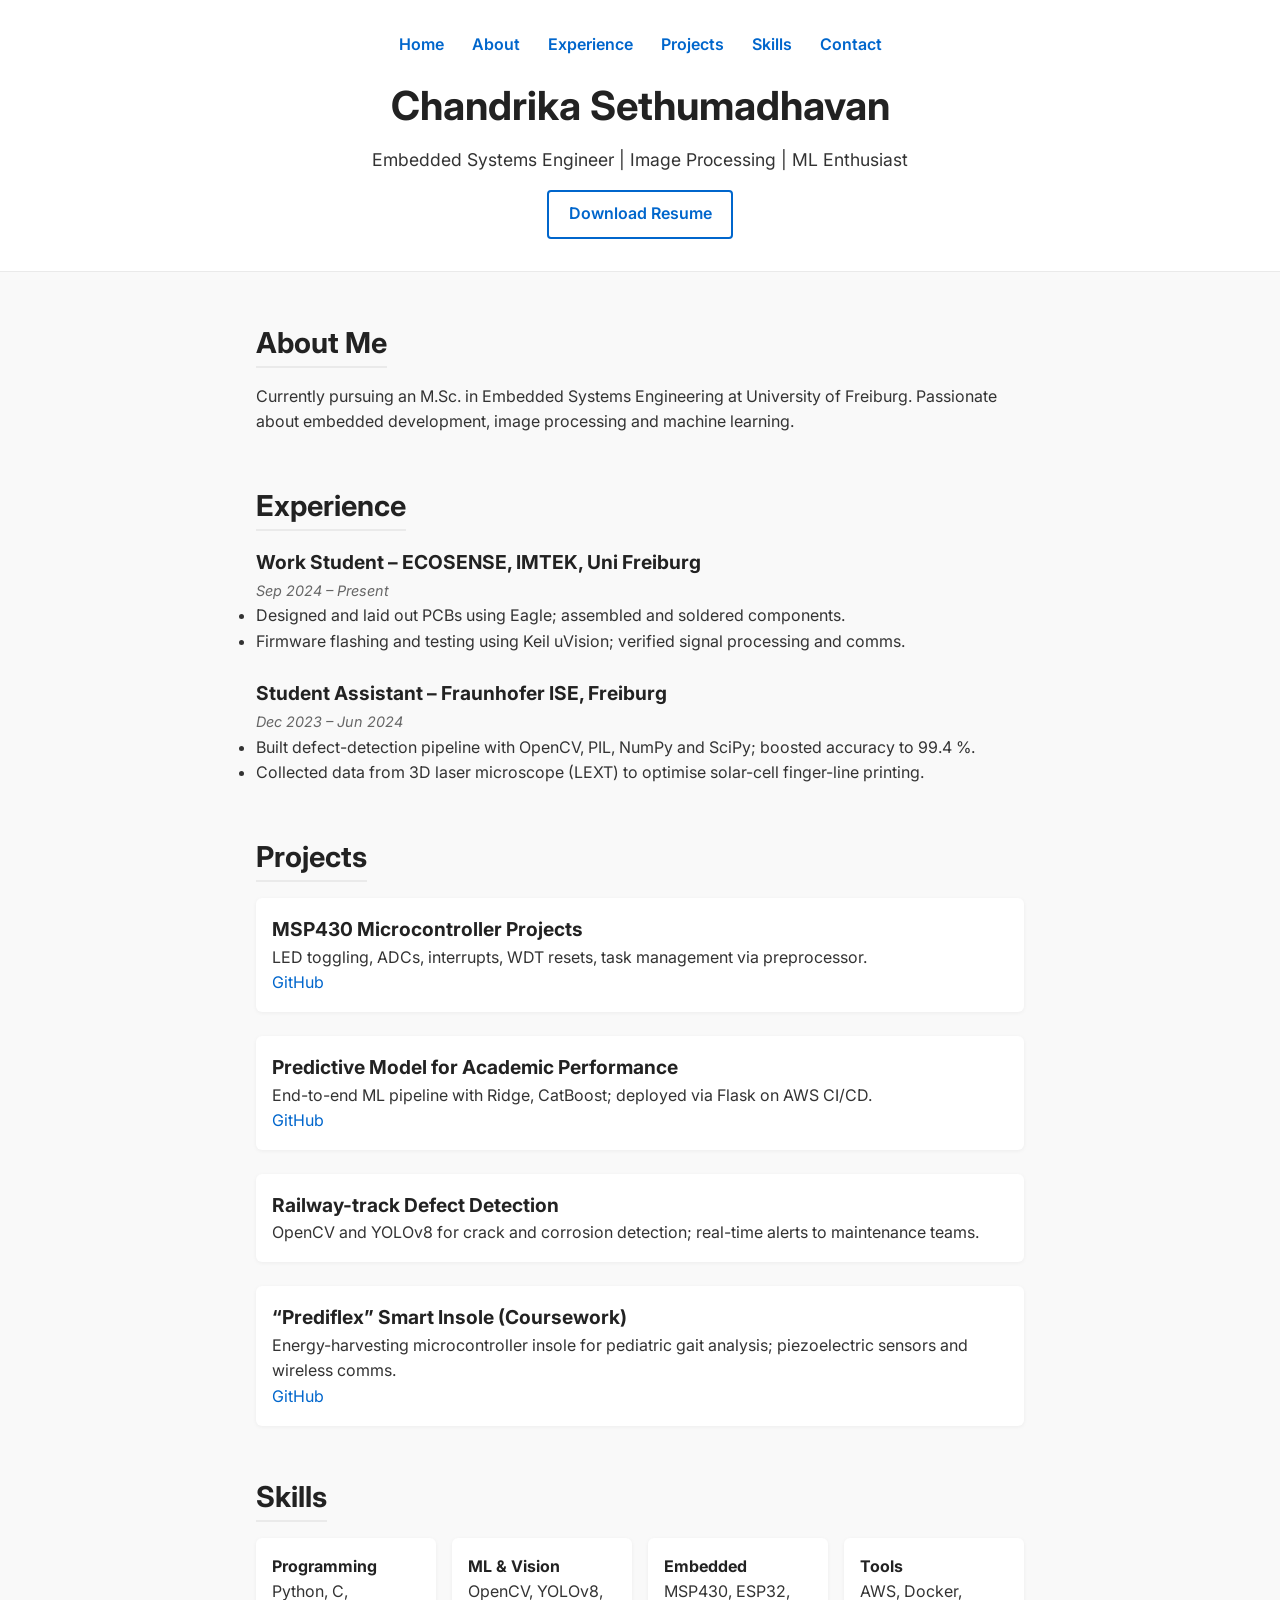
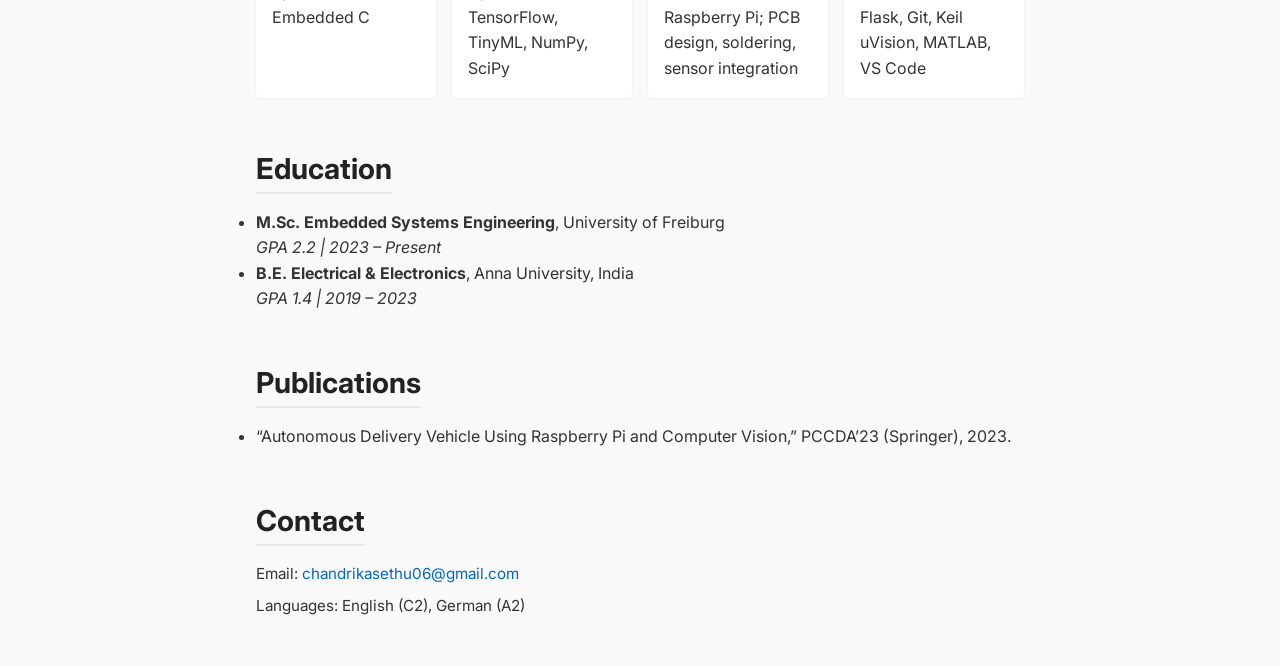
==== index.html @ e9906d59 "initial test" ====
<!DOCTYPE html>
<html lang="en">
<head>
  <meta charset="UTF-8">
  <meta name="viewport" content="width=device-width, initial-scale=1">
  <title>Chandrika Sethumadhavan</title>
  <link href="https://fonts.googleapis.com/css2?family=Inter:wght@400;600&display=swap" rel="stylesheet">
  <link rel="stylesheet" href="css/style.css">
</head>
<body>

  <header id="home">
    <nav>
      <a href="#home">Home</a>
      <a href="#about">About</a>
      <a href="#experience">Experience</a>
      <a href="#projects">Projects</a>
      <a href="#skills">Skills</a>
      <a href="#contact">Contact</a>
    </nav>
    <div class="hero">
      <h1>Chandrika Sethumadhavan</h1>
      <p>Embedded Systems Engineer | Image Processing | ML Enthusiast</p>
      <a class="cta" href="resume.pdf" target="_blank">Download Resume</a>
    </div>
  </header>

  <main>
    <section id="about">
      <h2>About Me</h2>
      <p>Currently pursuing an M.Sc. in Embedded Systems Engineering at University of Freiburg. Passionate about embedded development, image processing and machine learning.</p>
    </section>

    <section id="experience">
      <h2>Experience</h2>

      <div class="job">
        <h3>Work Student – ECOSENSE, IMTEK, Uni Freiburg</h3>
        <span>Sep 2024 – Present</span>
        <ul>
          <li>Designed and laid out PCBs using Eagle; assembled and soldered components.</li>
          <li>Firmware flashing and testing using Keil uVision; verified signal processing and comms.</li>
        </ul>
      </div>

      <div class="job">
        <h3>Student Assistant – Fraunhofer ISE, Freiburg</h3>
        <span>Dec 2023 – Jun 2024</span>
        <ul>
          <li>Built defect-detection pipeline with OpenCV, PIL, NumPy and SciPy; boosted accuracy to 99.4 %.</li>
          <li>Collected data from 3D laser microscope (LEXT) to optimise solar-cell finger-line printing.</li>
        </ul>
      </div>
    </section>

    <section id="projects">
      <h2>Projects</h2>
      <ul class="projects-list">
        <li>
          <h4>MSP430 Microcontroller Projects</h4>
          <p>LED toggling, ADCs, interrupts, WDT resets, task management via preprocessor.</p>
          <a href="https://github.com/ChandrikaSethumadhavan/MSP430-Microcontroller-projects.git" target="_blank">GitHub</a>
        </li>
        <li>
          <h4>Predictive Model for Academic Performance</h4>
          <p>End-to-end ML pipeline with Ridge, CatBoost; deployed via Flask on AWS CI/CD.</p>
          <a href="https://github.com/ChandrikaSethumadhavan/mlp" target="_blank">GitHub</a>
        </li>
        <li>
          <h4>Railway-track Defect Detection</h4>
          <p>OpenCV and YOLOv8 for crack and corrosion detection; real-time alerts to maintenance teams.</p>
        </li>
        <li>
          <h4>“Prediflex” Smart Insole (Coursework)</h4>
          <p>Energy-harvesting microcontroller insole for pediatric gait analysis; piezoelectric sensors and wireless comms.</p>
          <a href="https://github.com/ChandrikaSethumadhavan/Microsystems_Design_Prediflex" target="_blank">GitHub</a>
        </li>
      </ul>
    </section>

    <section id="skills">
      <h2>Skills</h2>
      <div class="skills-grid">
        <div>
          <h4>Programming</h4>
          <p>Python, C, Embedded C</p>
        </div>
        <div>
          <h4>ML & Vision</h4>
          <p>OpenCV, YOLOv8, TensorFlow, TinyML, NumPy, SciPy</p>
        </div>
        <div>
          <h4>Embedded</h4>
          <p>MSP430, ESP32, Raspberry Pi; PCB design, soldering, sensor integration</p>
        </div>
        <div>
          <h4>Tools</h4>
          <p>AWS, Docker, Flask, Git, Keil uVision, MATLAB, VS Code</p>
        </div>
      </div>
    </section>

    <section id="education">
      <h2>Education</h2>
      <ul>
        <li>
          <strong>M.Sc. Embedded Systems Engineering</strong>, University of Freiburg<br>
          <em>GPA 2.2 | 2023 – Present</em>
        </li>
        <li>
          <strong>B.E. Electrical & Electronics</strong>, Anna University, India<br>
          <em>GPA 1.4 | 2019 – 2023</em>
        </li>
      </ul>
    </section>

    <section id="publications">
      <h2>Publications</h2>
      <ul>
        <li>
          “Autonomous Delivery Vehicle Using Raspberry Pi and Computer Vision,” 
          PCCDA’23 (Springer), 2023.
        </li>
      </ul>
    </section>

    <section id="contact">
      <h2>Contact</h2>
      <p>Email: <a href="mailto:chandrikasethu06@gmail.com">chandrikasethu06@gmail.com</a></p>
      <p>Languages: English (C2), German (A2)</p>
    </section>
  </main>

  <script src="js/main.js"></script>
</body>
</html>
---- css/style.css ----
/* Reset & base */
* { margin: 0; padding: 0; box-sizing: border-box; }
body {
  font-family: 'Inter', sans-serif;
  line-height: 1.6;
  color: #333;
  background: #f9f9f9;
}
a { color: #0066cc; text-decoration: none; }
h1, h2, h3, h4 { color: #222; }

/* Header & hero */
header {
  text-align: center;
  padding: 2rem 1rem;
  background: #fff;
  border-bottom: 1px solid #eaeaea;
}
nav a {
  margin: 0 .75rem;
  font-weight: 600;
}
.hero {
  margin-top: 1rem;
}
.hero h1 { font-size: 2.5rem; }
.hero p { margin: .5rem 0 1rem; font-size: 1.1rem; }
.cta {
  display: inline-block;
  padding: .6rem 1.2rem;
  border: 2px solid #0066cc;
  border-radius: 4px;
  font-weight: 600;
}

/* Sections */
section {
  max-width: 800px;
  margin: 3rem auto;
  padding: 0 1rem;
}
section h2 {
  margin-bottom: 1rem;
  font-size: 1.8rem;
  border-bottom: 2px solid #eaeaea;
  display: inline-block;
}

/* Experience & projects */
.job, .projects-list li {
  margin-bottom: 1.5rem;
}
.job h3, .projects-list h4 {
  font-size: 1.2rem;
}
.job span {
  font-style: italic;
  font-size: .9rem;
  color: #666;
}

/* Projects list */
.projects-list {
  list-style: none;
}
.projects-list li {
  background: #fff;
  padding: 1rem;
  border-radius: 6px;
  box-shadow: 0 1px 4px rgba(0,0,0,0.05);
}

/* Skills grid */
.skills-grid {
  display: grid;
  grid-template-columns: repeat(auto-fit, minmax(180px, 1fr));
  gap: 1rem;
}
.skills-grid div {
  background: #fff;
  padding: 1rem;
  border-radius: 6px;
  box-shadow: 0 1px 4px rgba(0,0,0,0.05);
}

/* Footer/Contact */
#contact p { margin-bottom: .5rem; font-size: .95rem; }
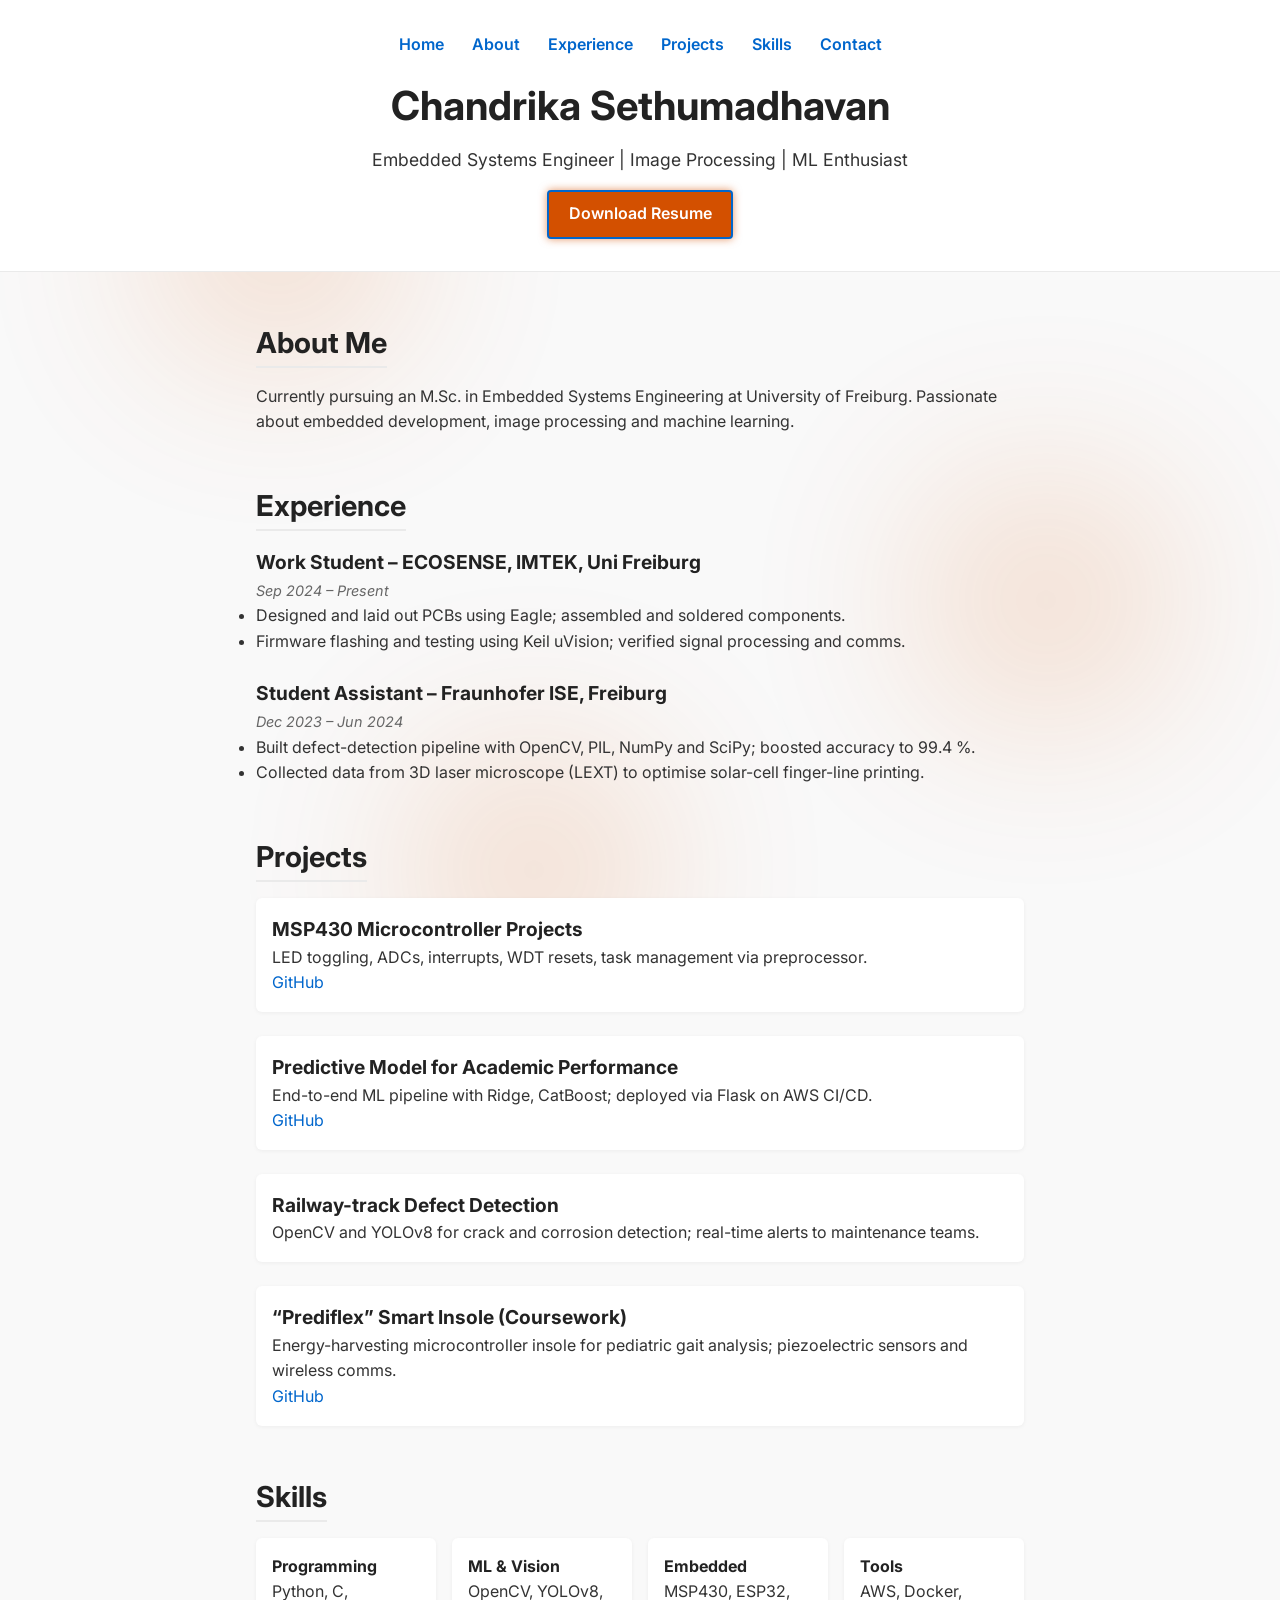
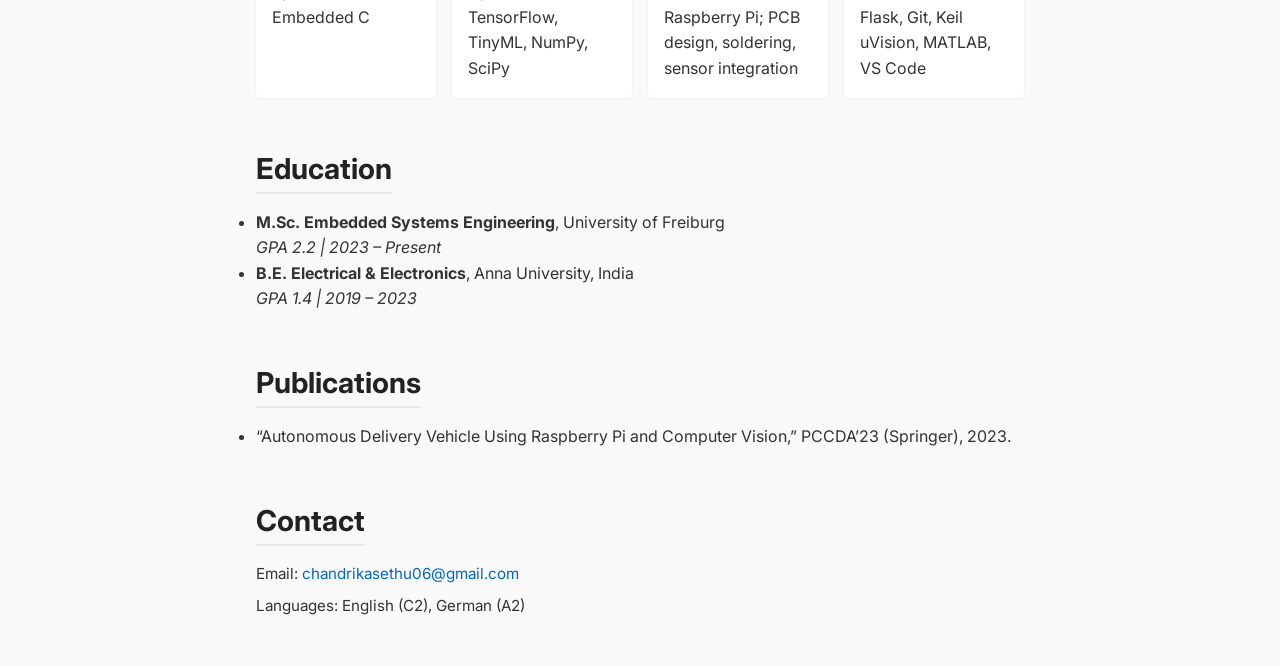
==== commit d3125aad: "update 2" ====
--- a/index.html
+++ b/index.html
@@ -9,6 +9,11 @@
 </head>
 <body>
 
+<div class="animated-blobs">
+  <div class="blob blob1"></div>
+  <div class="blob blob2"></div>
+  <div class="blob blob3"></div>
+</div>
   <header id="home">
     <nav>
       <a href="#home">Home</a>
--- a/css/style.css
+++ b/css/style.css
@@ -1,4 +1,66 @@
 /* Reset & base */
+:root {
+  --bg: #FDF1C9;
+  --accent: #D35000;
+  --text: #222;
+  --card-bg: #fff;
+}
+
+body {
+  background: var(--bg);
+  color: var(--text);
+}
+
+/* Accent buttons and links */
+/* a, .cta {
+  color: var(--accent);
+  border-color: var(--accent);
+} */
+
+
+.cta {
+  color: #fff;
+  background-color: var(--accent);
+  border: none;
+  padding: .6rem 1.2rem;
+  border-radius: 8px;
+  font-weight: 600;
+  box-shadow: 0 0 8px rgba(211,80,0,0.6);
+  transition: background 0.3s ease;
+}
+.cta:hover {
+  background: #b34100;
+}
+
+
+/* Bubble animation background
+body::before {
+  content: '';
+  position: fixed;
+  top: 0; left: 0;
+  width: 100%; height: 100%;
+  z-index: -1;
+  background: radial-gradient(circle, rgba(211,80,0,0.2) 2%, transparent 40%) repeat;
+  background-size: 200px 200px;
+  animation: bubbleMove 20s linear infinite;
+  opacity: 0.5;
+} */
+
+/* @keyframes bubbleMove {
+  from {
+    background-position: 0 0;
+  }
+  to {
+    background-position: 1000px 1000px;
+  }
+}
+ */
+
+
+
+
+
+
 * { margin: 0; padding: 0; box-sizing: border-box; }
 body {
   font-family: 'Inter', sans-serif;
@@ -85,3 +147,44 @@
 
 /* Footer/Contact */
 #contact p { margin-bottom: .5rem; font-size: .95rem; }
+
+.animated-blobs {
+  position: absolute;
+  top: 0; left: 0;
+  width: 100%;
+  height: 100vh;
+  overflow: hidden;
+  z-index: -1;
+}
+
+.blob {
+  position: absolute;
+  width: 300px;
+  height: 300px;
+  border-radius: 50%;
+  background: radial-gradient(circle, #D35000 0%, transparent 70%);
+  opacity: 0.4;
+  filter: blur(100px);
+  animation: float 20s ease-in-out infinite;
+}
+
+.blob1 { top: 10%; left: 10%; animation-delay: 0s; }
+.blob2 { top: 50%; left: 70%; animation-delay: 5s; }
+.blob3 { top: 80%; left: 30%; animation-delay: 10s; }
+
+@keyframes float {
+  0%, 100% { transform: translateY(0) translateX(0); }
+  50% { transform: translateY(-50px) translateX(50px); }
+}
+
+.hero h1, .hero p {
+  animation: fadeUp 1s ease-in forwards;
+  opacity: 0;
+}
+.hero h1 { animation-delay: 0.2s; }
+.hero p  { animation-delay: 0.6s; }
+
+@keyframes fadeUp {
+  from { transform: translateY(20px); opacity: 0; }
+  to   { transform: translateY(0); opacity: 1; }
+}
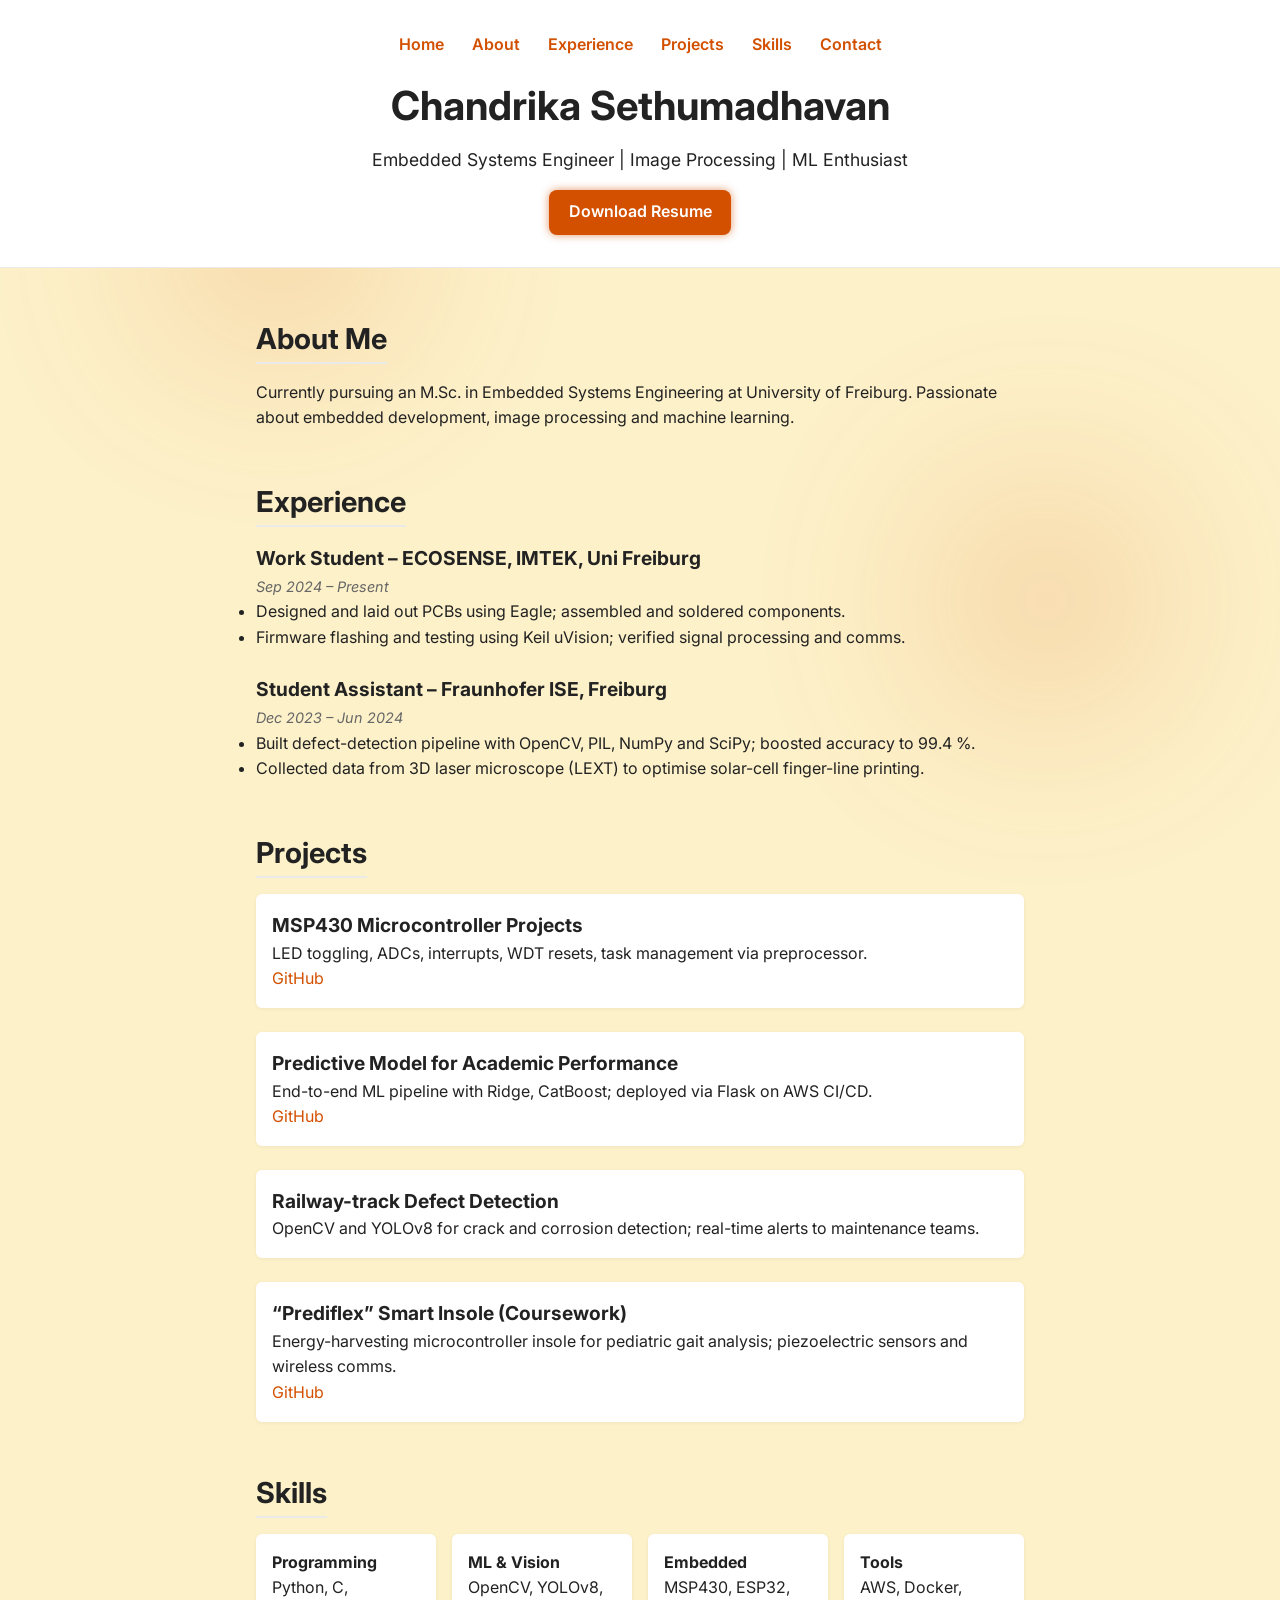
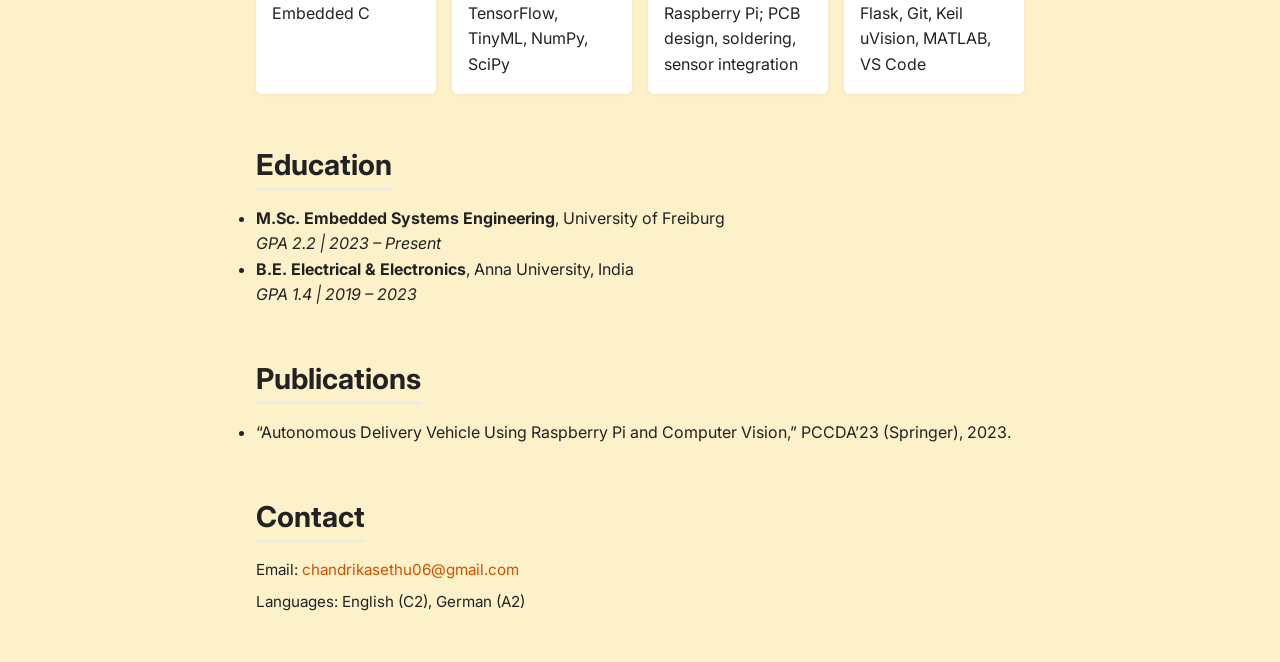
==== commit f1164f24: "update 4" ====
--- a/index.html
+++ b/index.html
@@ -12,7 +12,7 @@
 <div class="animated-blobs">
   <div class="blob blob1"></div>
   <div class="blob blob2"></div>
-  <div class="blob blob3"></div>
+  
 </div>
   <header id="home">
     <nav>
--- a/css/style.css
+++ b/css/style.css
@@ -1,4 +1,4 @@
-/* Reset & base */
+/* === Base Color Variables === */
 :root {
   --bg: #FDF1C9;
   --accent: #D35000;
@@ -6,72 +6,37 @@
   --card-bg: #fff;
 }
 
+/* === Reset & Base === */
+* { margin: 0; padding: 0; box-sizing: border-box; }
+
 body {
+  font-family: 'Inter', sans-serif;
+  line-height: 1.6;
+  color: var(--text);
   background: var(--bg);
-  color: var(--text);
 }
 
-/* Accent buttons and links */
-/* a, .cta {
-  color: var(--accent);
-  border-color: var(--accent);
-} */
+/* === Links & Headings === */
+a { color: var(--accent); text-decoration: none; }
+h1, h2, h3, h4 { color: var(--text); }
 
-
+/* === CTA Button === */
 .cta {
-  color: #fff;
-  background-color: var(--accent);
+  display: inline-block;
+  padding: .6rem 1.2rem;
   border: none;
-  padding: .6rem 1.2rem;
   border-radius: 8px;
   font-weight: 600;
-  box-shadow: 0 0 8px rgba(211,80,0,0.6);
+  background-color: var(--accent);
+  color: #fff;
+  box-shadow: 0 0 8px rgba(211, 80, 0, 0.6);
   transition: background 0.3s ease;
 }
 .cta:hover {
   background: #b34100;
 }
 
-
-/* Bubble animation background
-body::before {
-  content: '';
-  position: fixed;
-  top: 0; left: 0;
-  width: 100%; height: 100%;
-  z-index: -1;
-  background: radial-gradient(circle, rgba(211,80,0,0.2) 2%, transparent 40%) repeat;
-  background-size: 200px 200px;
-  animation: bubbleMove 20s linear infinite;
-  opacity: 0.5;
-} */
-
-/* @keyframes bubbleMove {
-  from {
-    background-position: 0 0;
-  }
-  to {
-    background-position: 1000px 1000px;
-  }
-}
- */
-
-
-
-
-
-
-* { margin: 0; padding: 0; box-sizing: border-box; }
-body {
-  font-family: 'Inter', sans-serif;
-  line-height: 1.6;
-  color: #333;
-  background: #f9f9f9;
-}
-a { color: #0066cc; text-decoration: none; }
-h1, h2, h3, h4 { color: #222; }
-
-/* Header & hero */
+/* === Header & Hero Section === */
 header {
   text-align: center;
   padding: 2rem 1rem;
@@ -85,17 +50,26 @@
 .hero {
   margin-top: 1rem;
 }
-.hero h1 { font-size: 2.5rem; }
-.hero p { margin: .5rem 0 1rem; font-size: 1.1rem; }
-.cta {
-  display: inline-block;
-  padding: .6rem 1.2rem;
-  border: 2px solid #0066cc;
-  border-radius: 4px;
-  font-weight: 600;
+.hero h1 {
+  font-size: 2.5rem;
+  animation: fadeUp 1s ease-in forwards;
+  animation-delay: 0.2s;
+  opacity: 0;
+}
+.hero p {
+  margin: .5rem 0 1rem;
+  font-size: 1.1rem;
+  animation: fadeUp 1s ease-in forwards;
+  animation-delay: 0.6s;
+  opacity: 0;
 }
 
-/* Sections */
+@keyframes fadeUp {
+  from { transform: translateY(20px); opacity: 0; }
+  to   { transform: translateY(0); opacity: 1; }
+}
+
+/* === Sections === */
 section {
   max-width: 800px;
   margin: 3rem auto;
@@ -108,7 +82,7 @@
   display: inline-block;
 }
 
-/* Experience & projects */
+/* === Experience & Projects === */
 .job, .projects-list li {
   margin-bottom: 1.5rem;
 }
@@ -120,34 +94,36 @@
   font-size: .9rem;
   color: #666;
 }
-
-/* Projects list */
 .projects-list {
   list-style: none;
 }
 .projects-list li {
-  background: #fff;
+  background: var(--card-bg);
   padding: 1rem;
   border-radius: 6px;
   box-shadow: 0 1px 4px rgba(0,0,0,0.05);
 }
 
-/* Skills grid */
+/* === Skills Grid === */
 .skills-grid {
   display: grid;
   grid-template-columns: repeat(auto-fit, minmax(180px, 1fr));
   gap: 1rem;
 }
 .skills-grid div {
-  background: #fff;
+  background: var(--card-bg);
   padding: 1rem;
   border-radius: 6px;
   box-shadow: 0 1px 4px rgba(0,0,0,0.05);
 }
 
-/* Footer/Contact */
-#contact p { margin-bottom: .5rem; font-size: .95rem; }
+/* === Contact Section === */
+#contact p {
+  margin-bottom: .5rem;
+  font-size: .95rem;
+}
 
+/* === Glowing Bubbles === */
 .animated-blobs {
   position: absolute;
   top: 0; left: 0;
@@ -156,35 +132,20 @@
   overflow: hidden;
   z-index: -1;
 }
-
 .blob {
   position: absolute;
   width: 300px;
   height: 300px;
   border-radius: 50%;
-  background: radial-gradient(circle, #D35000 0%, transparent 70%);
+  background: radial-gradient(circle, var(--accent) 0%, transparent 70%);
   opacity: 0.4;
   filter: blur(100px);
   animation: float 20s ease-in-out infinite;
 }
-
 .blob1 { top: 10%; left: 10%; animation-delay: 0s; }
 .blob2 { top: 50%; left: 70%; animation-delay: 5s; }
-.blob3 { top: 80%; left: 30%; animation-delay: 10s; }
 
 @keyframes float {
   0%, 100% { transform: translateY(0) translateX(0); }
   50% { transform: translateY(-50px) translateX(50px); }
 }
-
-.hero h1, .hero p {
-  animation: fadeUp 1s ease-in forwards;
-  opacity: 0;
-}
-.hero h1 { animation-delay: 0.2s; }
-.hero p  { animation-delay: 0.6s; }
-
-@keyframes fadeUp {
-  from { transform: translateY(20px); opacity: 0; }
-  to   { transform: translateY(0); opacity: 1; }
-}
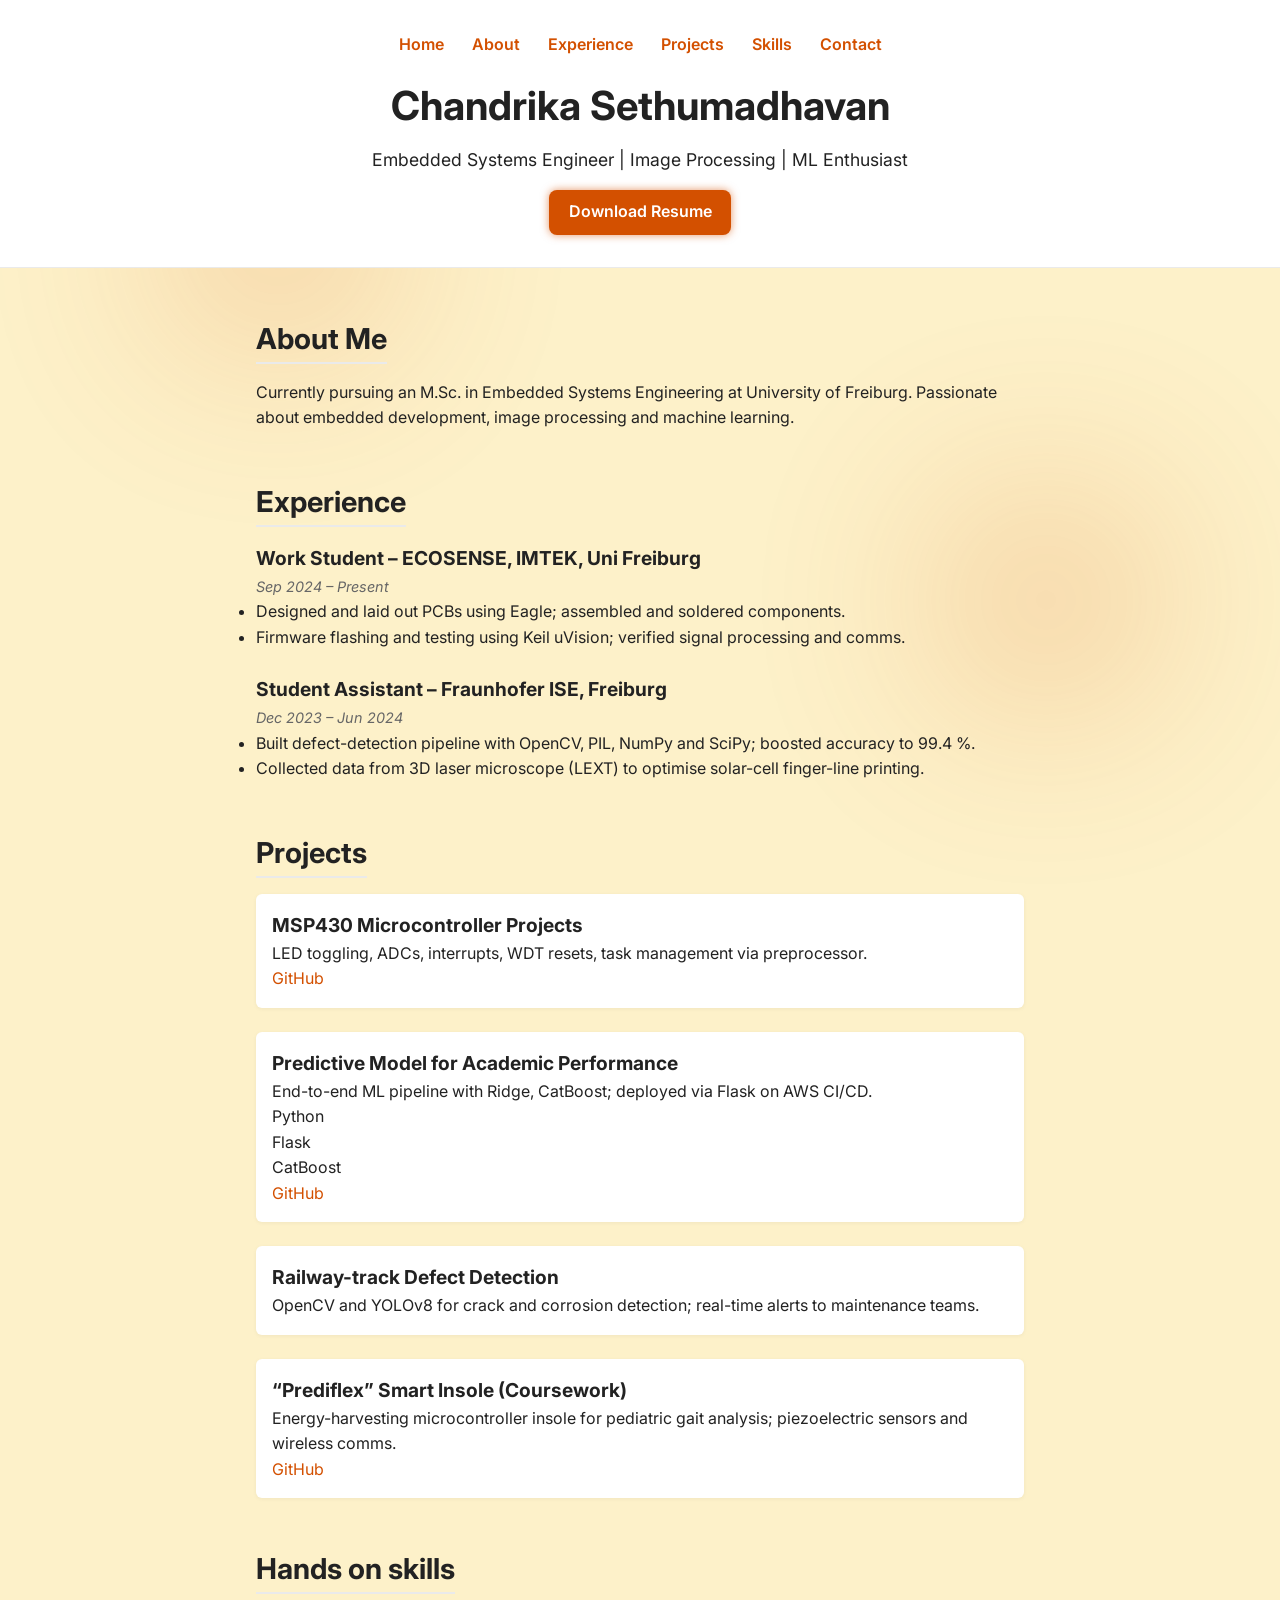
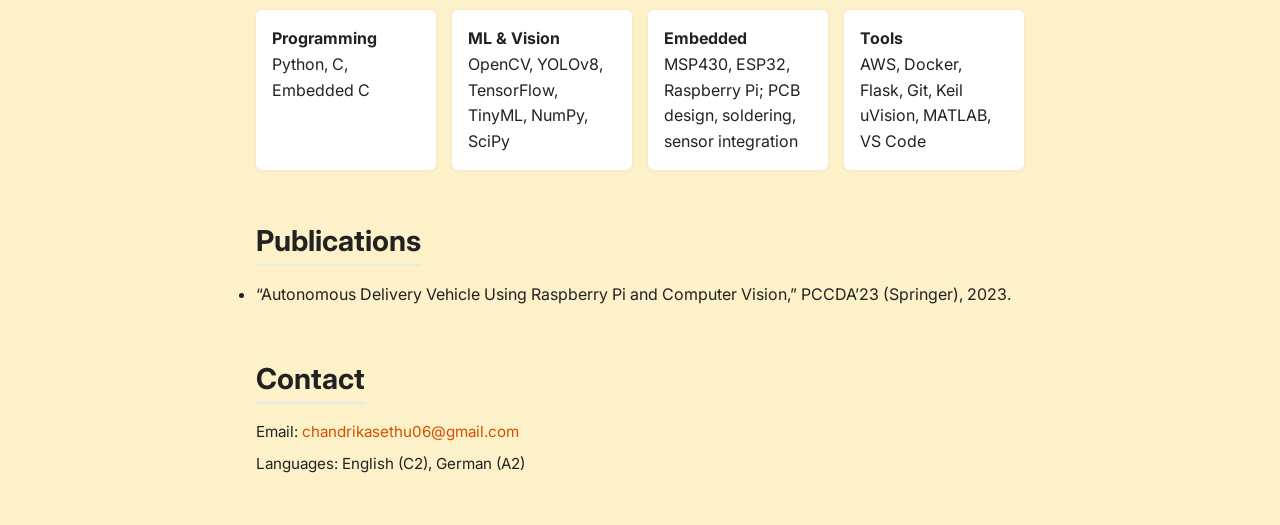
==== commit ebdc0c17: "update to check" ====
--- a/index.html
+++ b/index.html
@@ -69,8 +69,14 @@
         <li>
           <h4>Predictive Model for Academic Performance</h4>
           <p>End-to-end ML pipeline with Ridge, CatBoost; deployed via Flask on AWS CI/CD.</p>
-          <a href="https://github.com/ChandrikaSethumadhavan/mlp" target="_blank">GitHub</a>
+          <div class="tech-bars">
+            <div class="bar" style="--width: 40%; --color: #F48024;">Python</div>
+            <div class="bar" style="--width: 30%; --color: #326CE5;">Flask</div>
+            <div class="bar" style="--width: 30%; --color: #FF9900;">CatBoost</div>
+          </div>
+          <a href="https://github.com/..." target="_blank">GitHub</a>
         </li>
+
         <li>
           <h4>Railway-track Defect Detection</h4>
           <p>OpenCV and YOLOv8 for crack and corrosion detection; real-time alerts to maintenance teams.</p>
@@ -84,7 +90,7 @@
     </section>
 
     <section id="skills">
-      <h2>Skills</h2>
+      <h2>Hands on skills</h2>
       <div class="skills-grid">
         <div>
           <h4>Programming</h4>
@@ -105,7 +111,7 @@
       </div>
     </section>
 
-    <section id="education">
+    <!-- <section id="education">
       <h2>Education</h2>
       <ul>
         <li>
@@ -117,7 +123,7 @@
           <em>GPA 1.4 | 2019 – 2023</em>
         </li>
       </ul>
-    </section>
+    </section> -->
 
     <section id="publications">
       <h2>Publications</h2>
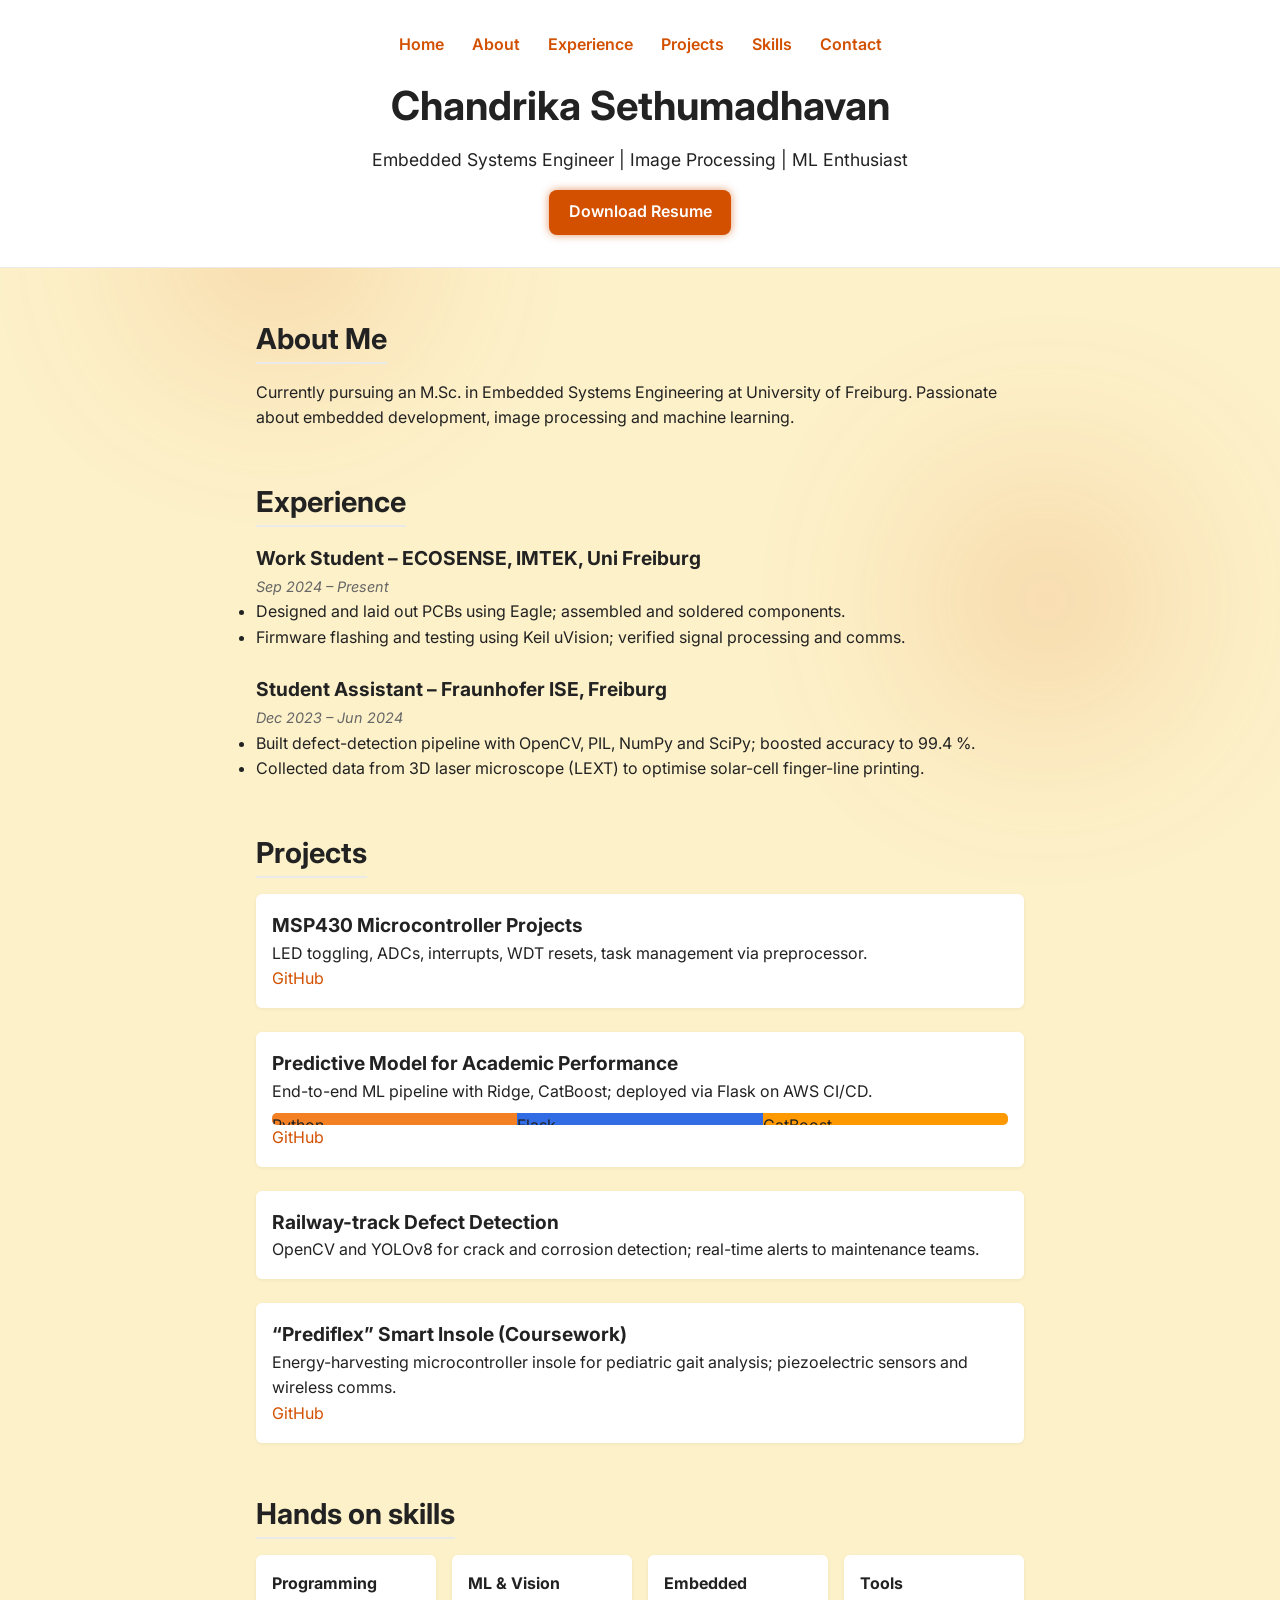
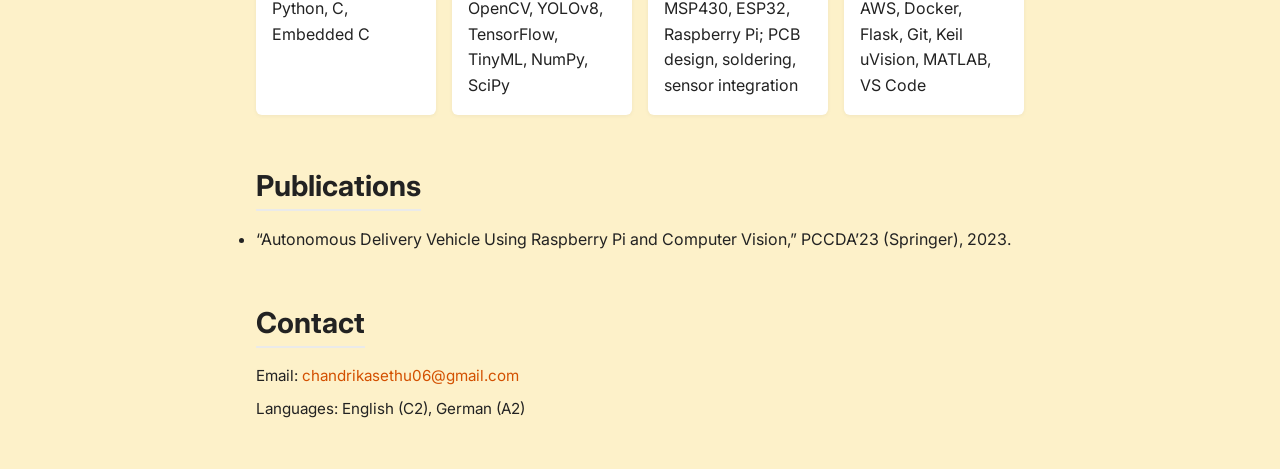
==== commit 215a0398: "check 2" ====
--- a/index.html
+++ b/index.html
@@ -70,9 +70,9 @@
           <h4>Predictive Model for Academic Performance</h4>
           <p>End-to-end ML pipeline with Ridge, CatBoost; deployed via Flask on AWS CI/CD.</p>
           <div class="tech-bars">
-            <div class="bar" style="--width: 40%; --color: #F48024;">Python</div>
-            <div class="bar" style="--width: 30%; --color: #326CE5;">Flask</div>
-            <div class="bar" style="--width: 30%; --color: #FF9900;">CatBoost</div>
+            <div class="bar" style="--width: 60%; --color: #F48024;">Python</div>
+            <div class="bar" style="--width: 60%; --color: #326CE5;">Flask</div>
+            <div class="bar" style="--width: 60%; --color: #FF9900;">CatBoost</div>
           </div>
           <a href="https://github.com/..." target="_blank">GitHub</a>
         </li>
--- a/css/style.css
+++ b/css/style.css
@@ -149,3 +149,18 @@
   0%, 100% { transform: translateY(0) translateX(0); }
   50% { transform: translateY(-50px) translateX(50px); }
 }
+
+.tech-bars {
+  display: flex;
+  margin-top: 9px; /*was 6px*/
+  height: 12px;
+  border-radius: 5px;
+  overflow: hidden;
+  background: #e0e0e0;
+}
+
+.bar {
+  height: 100%;
+  width: var(--width);
+  background-color: var(--color);
+}
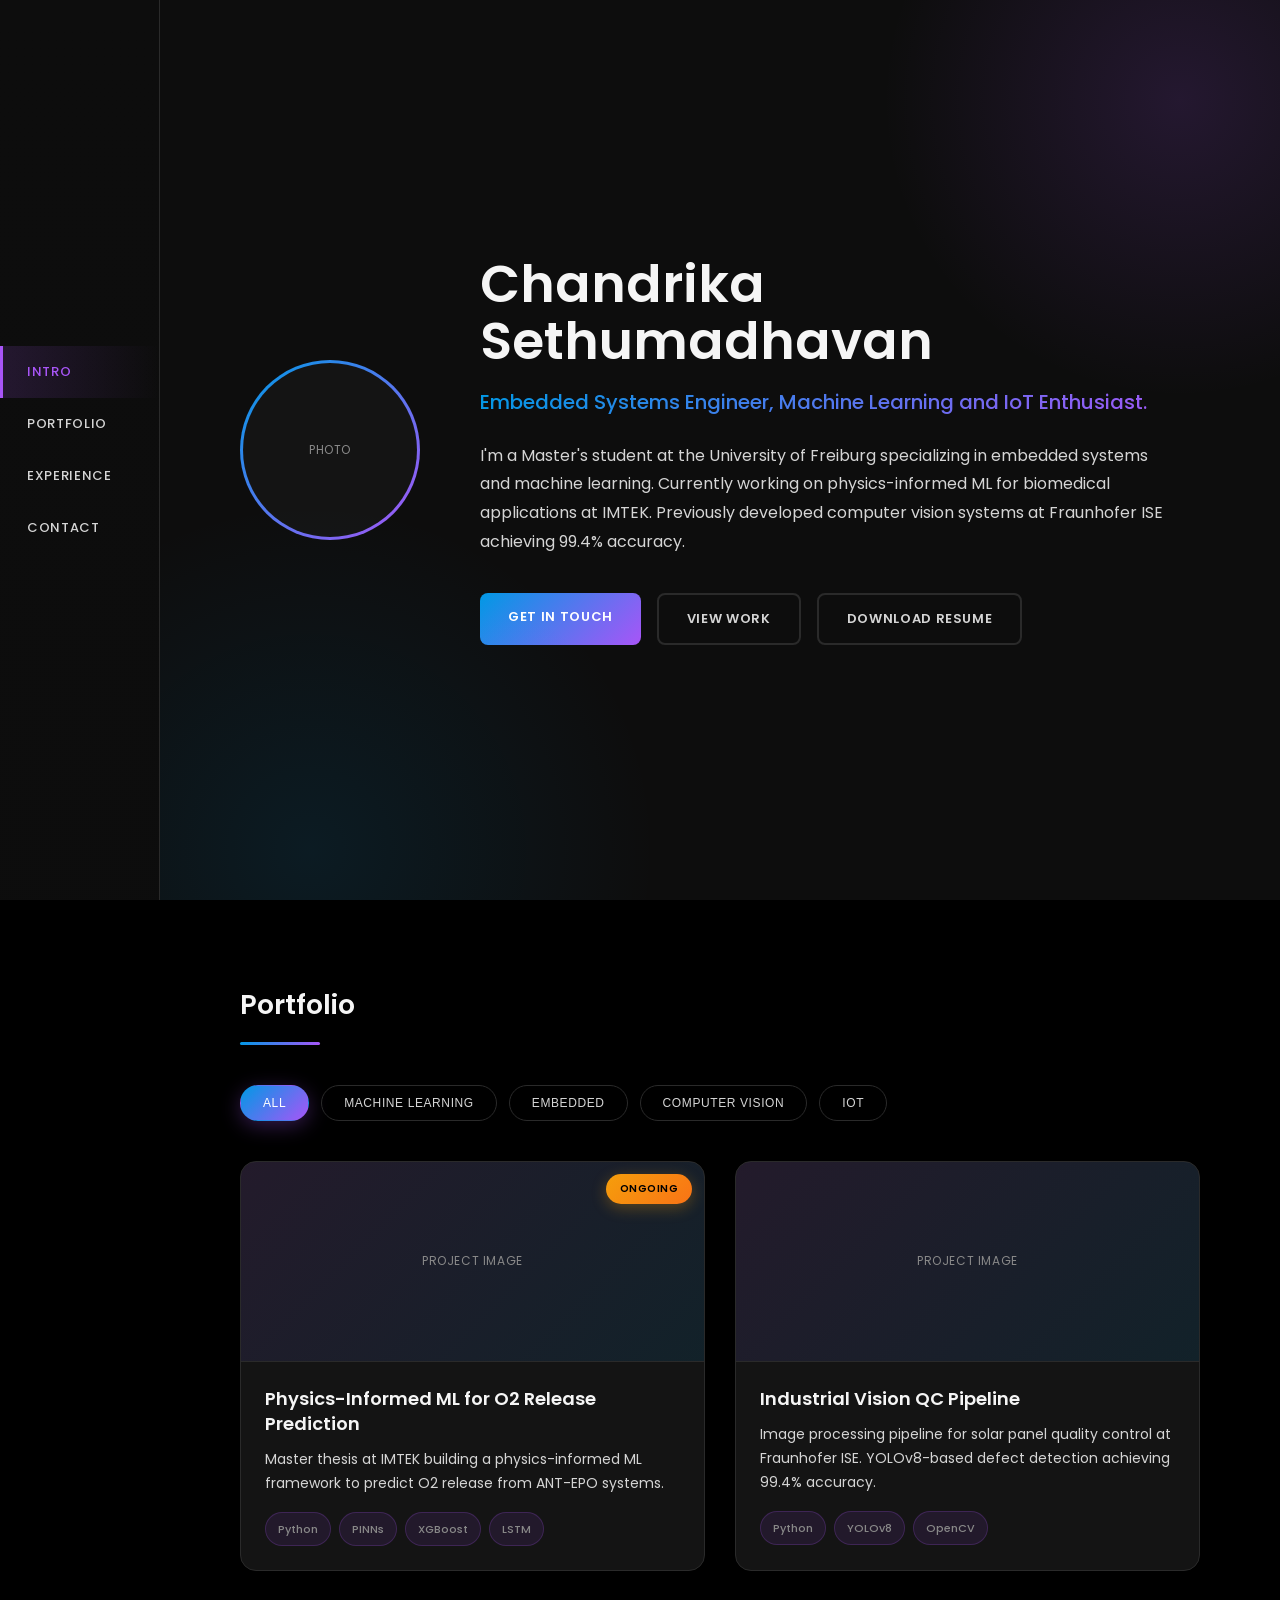
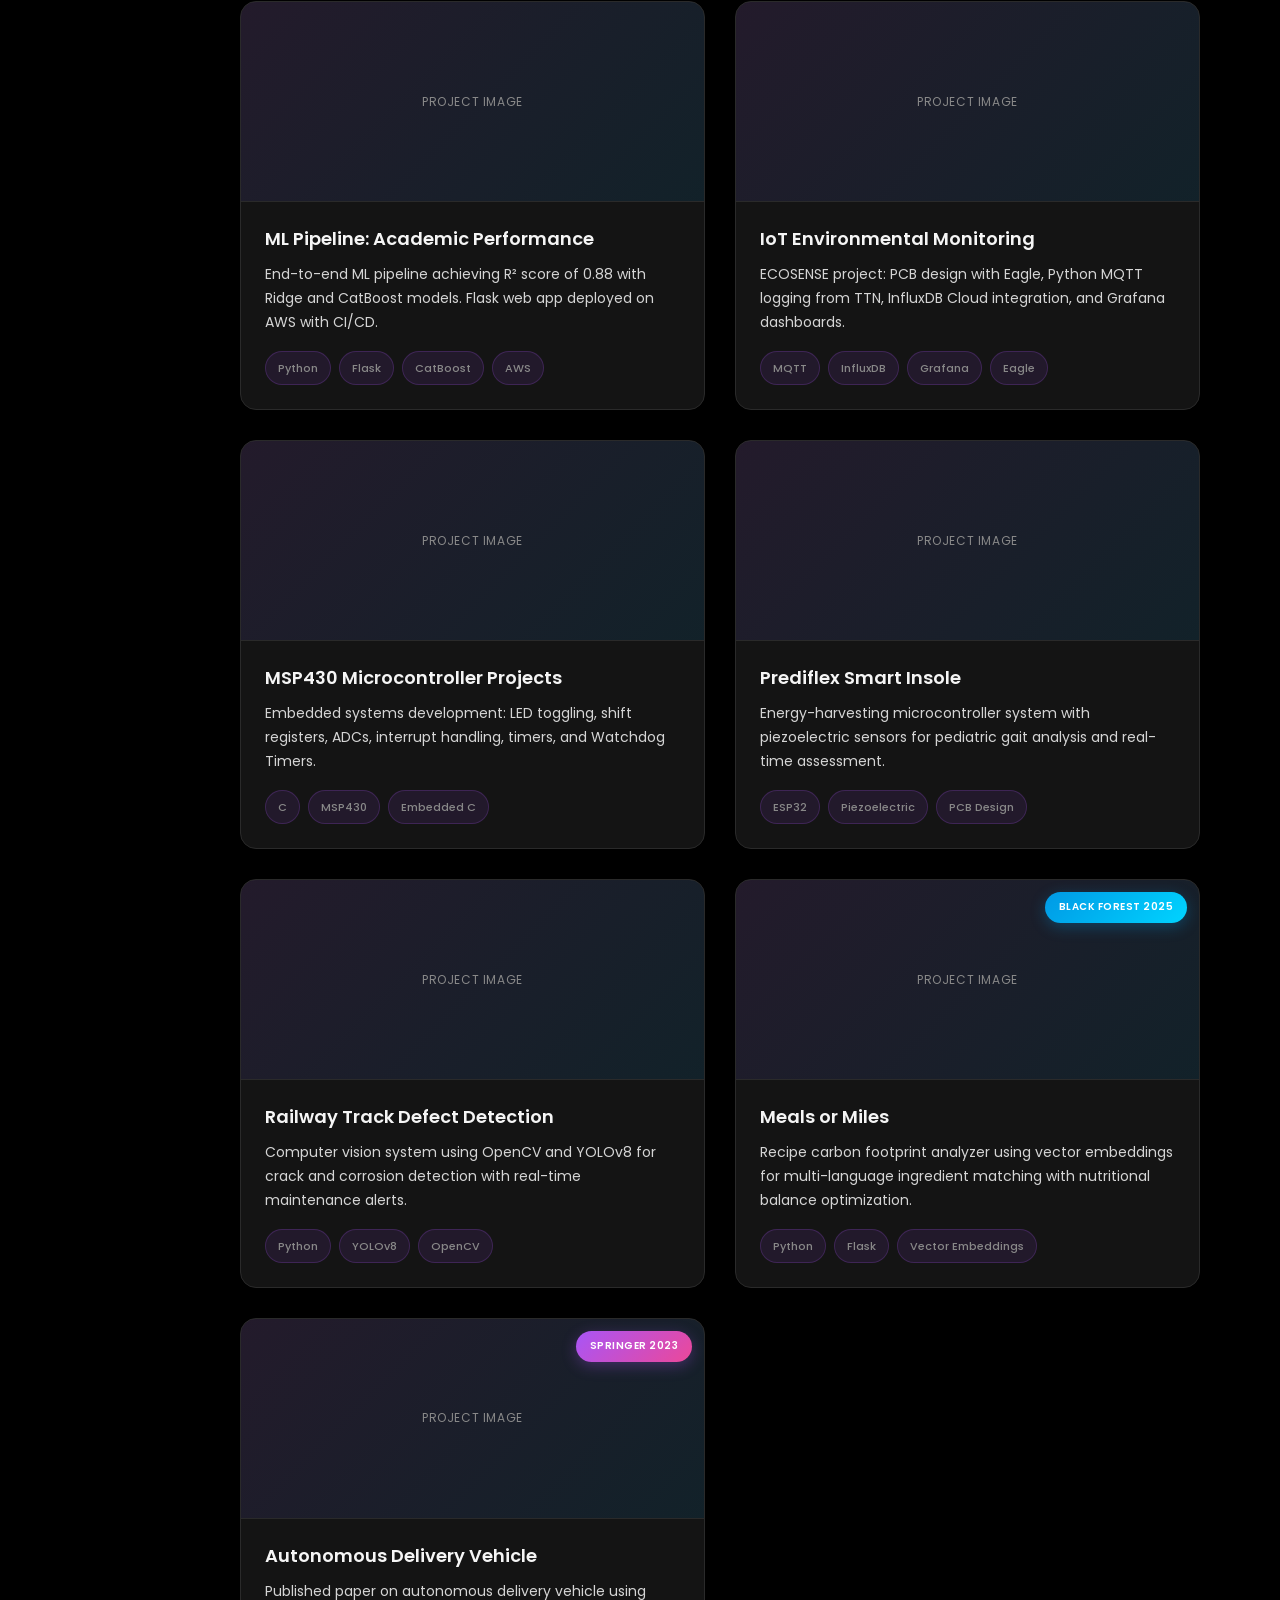
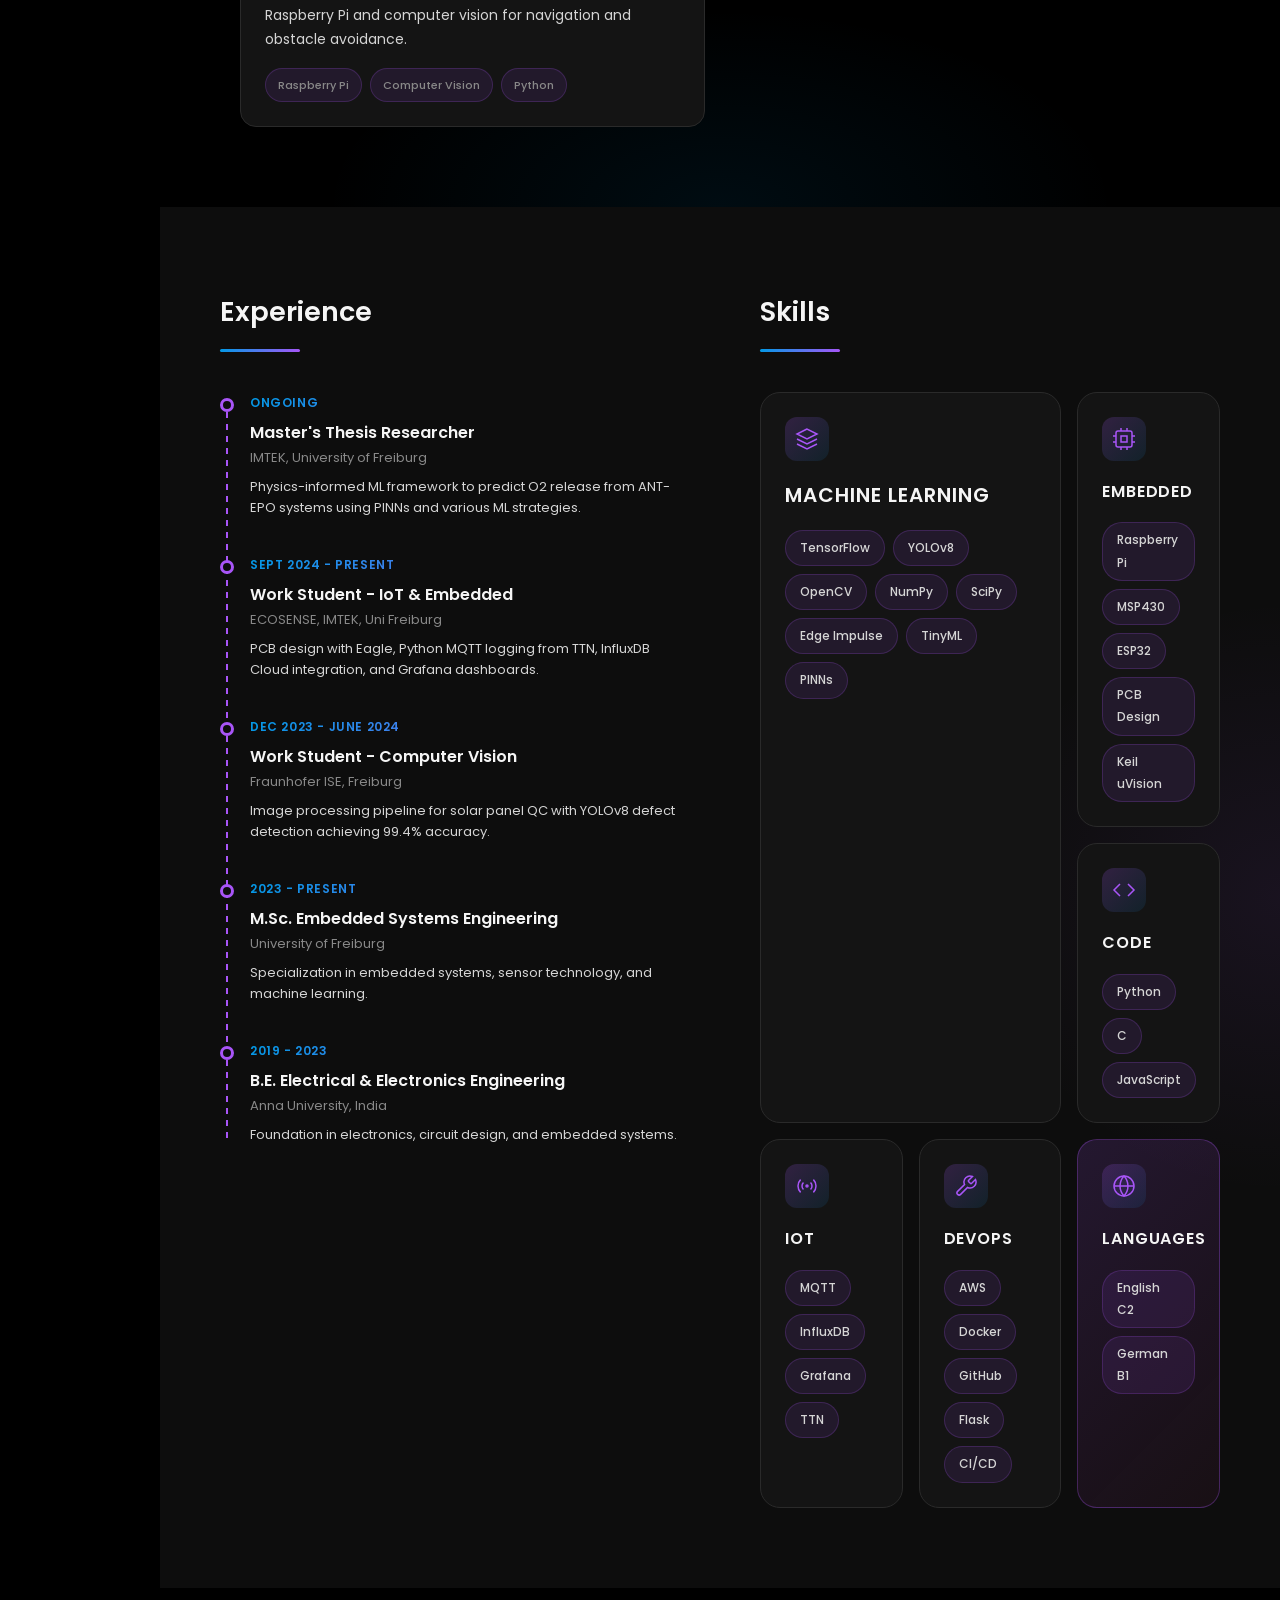
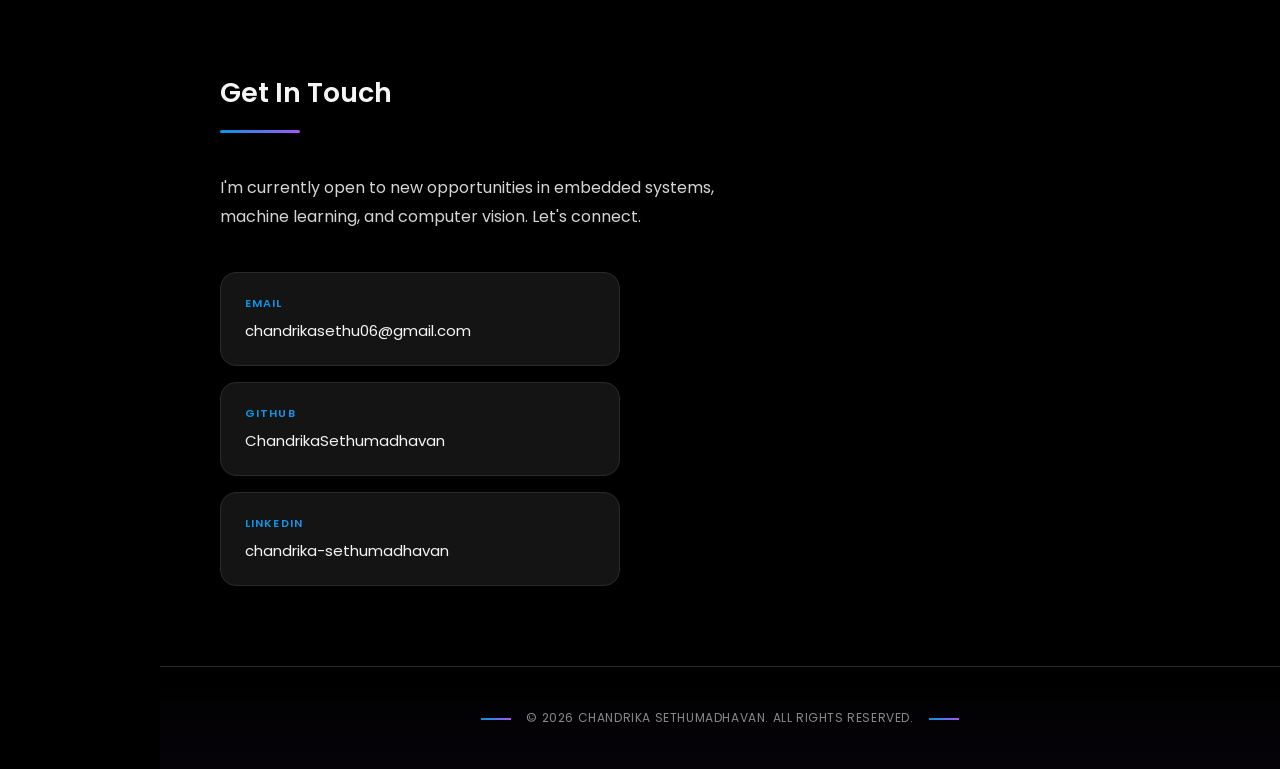
==== commit e186e91f: "update portfolio and interactive resume" ====
--- a/index.html
+++ b/index.html
@@ -3,143 +3,412 @@
 <head>
   <meta charset="UTF-8">
   <meta name="viewport" content="width=device-width, initial-scale=1">
-  <title>Chandrika Sethumadhavan</title>
-  <link href="https://fonts.googleapis.com/css2?family=Inter:wght@400;600&display=swap" rel="stylesheet">
+  <title>Chandrika Sethumadhavan | Embedded Systems & ML Engineer</title>
+  <link href="https://fonts.googleapis.com/css2?family=Poppins:wght@300;400;500;600;700&display=swap" rel="stylesheet">
   <link rel="stylesheet" href="css/style.css">
 </head>
 <body>
 
-<div class="animated-blobs">
-  <div class="blob blob1"></div>
-  <div class="blob blob2"></div>
-  
-</div>
-  <header id="home">
-    <nav>
-      <a href="#home">Home</a>
-      <a href="#about">About</a>
-      <a href="#experience">Experience</a>
-      <a href="#projects">Projects</a>
-      <a href="#skills">Skills</a>
-      <a href="#contact">Contact</a>
-    </nav>
-    <div class="hero">
-      <h1>Chandrika Sethumadhavan</h1>
-      <p>Embedded Systems Engineer | Image Processing | ML Enthusiast</p>
-      <a class="cta" href="resume.pdf" target="_blank">Download Resume</a>
+  <!-- Left Sidebar Navigation -->
+  <nav class="sidebar">
+    <div class="nav-inner">
+      <a href="#intro" class="nav-link active">Intro</a>
+      <a href="#portfolio" class="nav-link">Portfolio</a>
+      <a href="#experience" class="nav-link">Experience</a>
+      <a href="#contact" class="nav-link">Contact</a>
     </div>
-  </header>
-
-  <main>
-    <section id="about">
-      <h2>About Me</h2>
-      <p>Currently pursuing an M.Sc. in Embedded Systems Engineering at University of Freiburg. Passionate about embedded development, image processing and machine learning.</p>
-    </section>
-
-    <section id="experience">
-      <h2>Experience</h2>
-
-      <div class="job">
-        <h3>Work Student – ECOSENSE, IMTEK, Uni Freiburg</h3>
-        <span>Sep 2024 – Present</span>
-        <ul>
-          <li>Designed and laid out PCBs using Eagle; assembled and soldered components.</li>
-          <li>Firmware flashing and testing using Keil uVision; verified signal processing and comms.</li>
-        </ul>
-      </div>
-
-      <div class="job">
-        <h3>Student Assistant – Fraunhofer ISE, Freiburg</h3>
-        <span>Dec 2023 – Jun 2024</span>
-        <ul>
-          <li>Built defect-detection pipeline with OpenCV, PIL, NumPy and SciPy; boosted accuracy to 99.4 %.</li>
-          <li>Collected data from 3D laser microscope (LEXT) to optimise solar-cell finger-line printing.</li>
-        </ul>
+  </nav>
+
+  <!-- Main Content -->
+  <main class="main-content">
+
+    <!-- Intro Section -->
+    <section id="intro" class="section intro-section">
+      <div class="intro-wrapper">
+        <div class="profile-image">
+          <!-- PLACEHOLDER: Add your profile image here -->
+          <div class="image-placeholder">
+            <span>Photo</span>
+          </div>
+        </div>
+        <div class="intro-content">
+          <h1>Chandrika Sethumadhavan</h1>
+          <p class="title-text">Embedded Systems Engineer, Machine Learning and IoT Enthusiast.</p>
+          <p class="intro-description">
+            I'm a Master's student at the University of Freiburg specializing in embedded systems and machine learning.
+            Currently working on physics-informed ML for biomedical applications at IMTEK.
+            Previously developed computer vision systems at Fraunhofer ISE achieving 99.4% accuracy.
+          </p>
+          <div class="intro-links">
+            <a href="https://mail.google.com/mail/?view=cm&fs=1&to=chandrikasethu06@gmail.com&su=Hello%20Chandrika" target="_blank" class="btn">Get In Touch</a>
+            <a href="#portfolio" class="btn btn-outline">View Work</a>
+            <a href="main.pdf" download class="btn btn-outline">Download Resume</a>
+          </div>
+        </div>
       </div>
     </section>
 
-    <section id="projects">
-      <h2>Projects</h2>
-      <ul class="projects-list">
-        <li>
-          <h4>MSP430 Microcontroller Projects</h4>
-          <p>LED toggling, ADCs, interrupts, WDT resets, task management via preprocessor.</p>
-          <a href="https://github.com/ChandrikaSethumadhavan/MSP430-Microcontroller-projects.git" target="_blank">GitHub</a>
-        </li>
-        <li>
-          <h4>Predictive Model for Academic Performance</h4>
-          <p>End-to-end ML pipeline with Ridge, CatBoost; deployed via Flask on AWS CI/CD.</p>
-          <div class="tech-bars">
-            <div class="bar" style="--width: 60%; --color: #F48024;">Python</div>
-            <div class="bar" style="--width: 60%; --color: #326CE5;">Flask</div>
-            <div class="bar" style="--width: 60%; --color: #FF9900;">CatBoost</div>
-          </div>
-          <a href="https://github.com/..." target="_blank">GitHub</a>
-        </li>
-
-        <li>
-          <h4>Railway-track Defect Detection</h4>
-          <p>OpenCV and YOLOv8 for crack and corrosion detection; real-time alerts to maintenance teams.</p>
-        </li>
-        <li>
-          <h4>“Prediflex” Smart Insole (Coursework)</h4>
-          <p>Energy-harvesting microcontroller insole for pediatric gait analysis; piezoelectric sensors and wireless comms.</p>
-          <a href="https://github.com/ChandrikaSethumadhavan/Microsystems_Design_Prediflex" target="_blank">GitHub</a>
-        </li>
-      </ul>
-    </section>
-
-    <section id="skills">
-      <h2>Hands on skills</h2>
-      <div class="skills-grid">
-        <div>
-          <h4>Programming</h4>
-          <p>Python, C, Embedded C</p>
-        </div>
-        <div>
-          <h4>ML & Vision</h4>
-          <p>OpenCV, YOLOv8, TensorFlow, TinyML, NumPy, SciPy</p>
-        </div>
-        <div>
-          <h4>Embedded</h4>
-          <p>MSP430, ESP32, Raspberry Pi; PCB design, soldering, sensor integration</p>
-        </div>
-        <div>
-          <h4>Tools</h4>
-          <p>AWS, Docker, Flask, Git, Keil uVision, MATLAB, VS Code</p>
-        </div>
+    <!-- Portfolio Section -->
+    <section id="portfolio" class="section">
+      <h2 class="section-title">Portfolio</h2>
+
+      <div class="filter-nav">
+        <button class="filter-btn active" data-filter="all">All</button>
+        <button class="filter-btn" data-filter="ml">Machine Learning</button>
+        <button class="filter-btn" data-filter="embedded">Embedded</button>
+        <button class="filter-btn" data-filter="vision">Computer Vision</button>
+        <button class="filter-btn" data-filter="iot">IoT</button>
+      </div>
+
+      <div class="portfolio-grid">
+
+        <!-- Project 1: Thesis -->
+        <div class="portfolio-item" data-category="ml">
+          <div class="portfolio-image">
+            <!-- PLACEHOLDER: Add project image here -->
+            <div class="image-placeholder large">
+              <span>Project Image</span>
+            </div>
+            <span class="project-badge ongoing">Ongoing</span>
+          </div>
+          <div class="portfolio-info">
+            <h3>Physics-Informed ML for O2 Release Prediction</h3>
+            <p>Master thesis at IMTEK building a physics-informed ML framework to predict O2 release from ANT-EPO systems.</p>
+            <div class="project-tags">
+              <span class="tag">Python</span>
+              <span class="tag">PINNs</span>
+              <span class="tag">XGBoost</span>
+              <span class="tag">LSTM</span>
+            </div>
+          </div>
+        </div>
+
+        <!-- Project 2: Industrial Vision -->
+        <div class="portfolio-item" data-category="vision">
+          <div class="portfolio-image">
+            <div class="image-placeholder large">
+              <span>Project Image</span>
+            </div>
+          </div>
+          <div class="portfolio-info">
+            <h3>Industrial Vision QC Pipeline</h3>
+            <p>Image processing pipeline for solar panel quality control at Fraunhofer ISE. YOLOv8-based defect detection achieving 99.4% accuracy.</p>
+            <div class="project-tags">
+              <span class="tag">Python</span>
+              <span class="tag">YOLOv8</span>
+              <span class="tag">OpenCV</span>
+            </div>
+          </div>
+        </div>
+
+        <!-- Project 3: ML Pipeline -->
+        <a href="https://github.com/ChandrikaSethumadhavan/mlproject" target="_blank" class="portfolio-item" data-category="ml">
+          <div class="portfolio-image">
+            <div class="image-placeholder large">
+              <span>Project Image</span>
+            </div>
+          </div>
+          <div class="portfolio-info">
+            <h3>ML Pipeline: Academic Performance</h3>
+            <p>End-to-end ML pipeline achieving R² score of 0.88 with Ridge and CatBoost models. Flask web app deployed on AWS with CI/CD.</p>
+            <div class="project-tags">
+              <span class="tag">Python</span>
+              <span class="tag">Flask</span>
+              <span class="tag">CatBoost</span>
+              <span class="tag">AWS</span>
+            </div>
+          </div>
+        </a>
+
+        <!-- Project 4: IoT Environmental -->
+        <div class="portfolio-item" data-category="iot">
+          <div class="portfolio-image">
+            <div class="image-placeholder large">
+              <span>Project Image</span>
+            </div>
+          </div>
+          <div class="portfolio-info">
+            <h3>IoT Environmental Monitoring</h3>
+            <p>ECOSENSE project: PCB design with Eagle, Python MQTT logging from TTN, InfluxDB Cloud integration, and Grafana dashboards.</p>
+            <div class="project-tags">
+              <span class="tag">MQTT</span>
+              <span class="tag">InfluxDB</span>
+              <span class="tag">Grafana</span>
+              <span class="tag">Eagle</span>
+            </div>
+          </div>
+        </div>
+
+        <!-- Project 5: MSP430 -->
+        <a href="https://github.com/ChandrikaSethumadhavan/MSP430-Microcontroller-projects" target="_blank" class="portfolio-item" data-category="embedded">
+          <div class="portfolio-image">
+            <div class="image-placeholder large">
+              <span>Project Image</span>
+            </div>
+          </div>
+          <div class="portfolio-info">
+            <h3>MSP430 Microcontroller Projects</h3>
+            <p>Embedded systems development: LED toggling, shift registers, ADCs, interrupt handling, timers, and Watchdog Timers.</p>
+            <div class="project-tags">
+              <span class="tag">C</span>
+              <span class="tag">MSP430</span>
+              <span class="tag">Embedded C</span>
+            </div>
+          </div>
+        </a>
+
+        <!-- Project 6: Prediflex -->
+        <a href="https://github.com/ChandrikaSethumadhavan/Microsystems_Design_Prediflex" target="_blank" class="portfolio-item" data-category="embedded iot">
+          <div class="portfolio-image">
+            <div class="image-placeholder large">
+              <span>Project Image</span>
+            </div>
+          </div>
+          <div class="portfolio-info">
+            <h3>Prediflex Smart Insole</h3>
+            <p>Energy-harvesting microcontroller system with piezoelectric sensors for pediatric gait analysis and real-time assessment.</p>
+            <div class="project-tags">
+              <span class="tag">ESP32</span>
+              <span class="tag">Piezoelectric</span>
+              <span class="tag">PCB Design</span>
+            </div>
+          </div>
+        </a>
+
+        <!-- Project 7: Railway Detection -->
+        <div class="portfolio-item" data-category="vision">
+          <div class="portfolio-image">
+            <div class="image-placeholder large">
+              <span>Project Image</span>
+            </div>
+          </div>
+          <div class="portfolio-info">
+            <h3>Railway Track Defect Detection</h3>
+            <p>Computer vision system using OpenCV and YOLOv8 for crack and corrosion detection with real-time maintenance alerts.</p>
+            <div class="project-tags">
+              <span class="tag">Python</span>
+              <span class="tag">YOLOv8</span>
+              <span class="tag">OpenCV</span>
+            </div>
+          </div>
+        </div>
+
+        <!-- Project 8: Hackathon -->
+        <a href="https://github.com/ChandrikaSethumadhavan/meals-or-miles" target="_blank" class="portfolio-item" data-category="ml">
+          <div class="portfolio-image">
+            <div class="image-placeholder large">
+              <span>Project Image</span>
+            </div>
+            <span class="project-badge hackathon">Black Forest 2025</span>
+          </div>
+          <div class="portfolio-info">
+            <h3>Meals or Miles</h3>
+            <p>Recipe carbon footprint analyzer using vector embeddings for multi-language ingredient matching with nutritional balance optimization.</p>
+            <div class="project-tags">
+              <span class="tag">Python</span>
+              <span class="tag">Flask</span>
+              <span class="tag">Vector Embeddings</span>
+            </div>
+          </div>
+        </a>
+
+        <!-- Project 9: Research Publication -->
+        <a href="https://link.springer.com/chapter/10.1007/978-981-99-3010-4_30" target="_blank" class="portfolio-item" data-category="vision embedded">
+          <div class="portfolio-image">
+            <div class="image-placeholder large">
+              <span>Project Image</span>
+            </div>
+            <span class="project-badge publication">Springer 2023</span>
+          </div>
+          <div class="portfolio-info">
+            <h3>Autonomous Delivery Vehicle</h3>
+            <p>Published paper on autonomous delivery vehicle using Raspberry Pi and computer vision for navigation and obstacle avoidance.</p>
+            <div class="project-tags">
+              <span class="tag">Raspberry Pi</span>
+              <span class="tag">Computer Vision</span>
+              <span class="tag">Python</span>
+            </div>
+          </div>
+        </a>
+
       </div>
     </section>
 
-    <!-- <section id="education">
-      <h2>Education</h2>
-      <ul>
-        <li>
-          <strong>M.Sc. Embedded Systems Engineering</strong>, University of Freiburg<br>
-          <em>GPA 2.2 | 2023 – Present</em>
-        </li>
-        <li>
-          <strong>B.E. Electrical & Electronics</strong>, Anna University, India<br>
-          <em>GPA 1.4 | 2019 – 2023</em>
-        </li>
-      </ul>
-    </section> -->
-
-    <section id="publications">
-      <h2>Publications</h2>
-      <ul>
-        <li>
-          “Autonomous Delivery Vehicle Using Raspberry Pi and Computer Vision,” 
-          PCCDA’23 (Springer), 2023.
-        </li>
-      </ul>
+    <!-- Experience & Skills Section -->
+    <section id="experience" class="section">
+      <div class="exp-skills-container">
+
+        <!-- Experience Column with Timeline -->
+        <div class="experience-column">
+          <h2 class="section-title">Experience</h2>
+
+          <div class="timeline">
+            <div class="timeline-item">
+              <div class="timeline-dot"></div>
+              <div class="timeline-date">Ongoing</div>
+              <div class="timeline-content">
+                <h3>Master's Thesis Researcher</h3>
+                <p class="company">IMTEK, University of Freiburg</p>
+                <p>Physics-informed ML framework to predict O2 release from ANT-EPO systems using PINNs and various ML strategies.</p>
+              </div>
+            </div>
+
+            <div class="timeline-item">
+              <div class="timeline-dot"></div>
+              <div class="timeline-date">Sept 2024 - Present</div>
+              <div class="timeline-content">
+                <h3>Work Student - IoT & Embedded</h3>
+                <p class="company">ECOSENSE, IMTEK, Uni Freiburg</p>
+                <p>PCB design with Eagle, Python MQTT logging from TTN, InfluxDB Cloud integration, and Grafana dashboards.</p>
+              </div>
+            </div>
+
+            <div class="timeline-item">
+              <div class="timeline-dot"></div>
+              <div class="timeline-date">Dec 2023 - June 2024</div>
+              <div class="timeline-content">
+                <h3>Work Student - Computer Vision</h3>
+                <p class="company">Fraunhofer ISE, Freiburg</p>
+                <p>Image processing pipeline for solar panel QC with YOLOv8 defect detection achieving 99.4% accuracy.</p>
+              </div>
+            </div>
+
+            <div class="timeline-item">
+              <div class="timeline-dot"></div>
+              <div class="timeline-date">2023 - Present</div>
+              <div class="timeline-content">
+                <h3>M.Sc. Embedded Systems Engineering</h3>
+                <p class="company">University of Freiburg</p>
+                <p>Specialization in embedded systems, sensor technology, and machine learning.</p>
+              </div>
+            </div>
+
+            <div class="timeline-item">
+              <div class="timeline-dot"></div>
+              <div class="timeline-date">2019 - 2023</div>
+              <div class="timeline-content">
+                <h3>B.E. Electrical & Electronics Engineering</h3>
+                <p class="company">Anna University, India</p>
+                <p>Foundation in electronics, circuit design, and embedded systems.</p>
+              </div>
+            </div>
+          </div>
+        </div>
+
+        <!-- Skills Column - Bento Grid -->
+        <div class="skills-column">
+          <h2 class="section-title">Skills</h2>
+
+          <div class="skills-bento">
+            <!-- Large Card: ML -->
+            <div class="skill-card skill-card-large">
+              <div class="skill-icon">
+                <svg viewBox="0 0 24 24" fill="none" stroke="currentColor" stroke-width="1.5">
+                  <path d="M12 2L2 7l10 5 10-5-10-5zM2 17l10 5 10-5M2 12l10 5 10-5"/>
+                </svg>
+              </div>
+              <h4>Machine Learning</h4>
+              <div class="skill-list">
+                <span>TensorFlow</span><span>YOLOv8</span><span>OpenCV</span><span>NumPy</span><span>SciPy</span><span>Edge Impulse</span><span>TinyML</span><span>PINNs</span>
+              </div>
+            </div>
+
+            <!-- Medium Card: Embedded -->
+            <div class="skill-card skill-card-medium">
+              <div class="skill-icon">
+                <svg viewBox="0 0 24 24" fill="none" stroke="currentColor" stroke-width="1.5">
+                  <rect x="4" y="4" width="16" height="16" rx="2"/><path d="M9 9h6v6H9z"/><path d="M9 1v3M15 1v3M9 20v3M15 20v3M1 9h3M1 15h3M20 9h3M20 15h3"/>
+                </svg>
+              </div>
+              <h4>Embedded</h4>
+              <div class="skill-list">
+                <span>Raspberry Pi</span><span>MSP430</span><span>ESP32</span><span>PCB Design</span><span>Keil uVision</span>
+              </div>
+            </div>
+
+            <!-- Small Card: Programming -->
+            <div class="skill-card skill-card-small">
+              <div class="skill-icon">
+                <svg viewBox="0 0 24 24" fill="none" stroke="currentColor" stroke-width="1.5">
+                  <polyline points="16,18 22,12 16,6"/><polyline points="8,6 2,12 8,18"/>
+                </svg>
+              </div>
+              <h4>Code</h4>
+              <div class="skill-list">
+                <span>Python</span><span>C</span><span>JavaScript</span>
+              </div>
+            </div>
+
+            <!-- Small Card: IoT -->
+            <div class="skill-card skill-card-small">
+              <div class="skill-icon">
+                <svg viewBox="0 0 24 24" fill="none" stroke="currentColor" stroke-width="1.5">
+                  <path d="M5.636 18.364a9 9 0 010-12.728M18.364 5.636a9 9 0 010 12.728M8.464 15.536a5 5 0 010-7.072M15.536 8.464a5 5 0 010 7.072"/><circle cx="12" cy="12" r="1"/>
+                </svg>
+              </div>
+              <h4>IoT</h4>
+              <div class="skill-list">
+                <span>MQTT</span><span>InfluxDB</span><span>Grafana</span><span>TTN</span>
+              </div>
+            </div>
+
+            <!-- Medium Card: DevOps -->
+            <div class="skill-card skill-card-medium">
+              <div class="skill-icon">
+                <svg viewBox="0 0 24 24" fill="none" stroke="currentColor" stroke-width="1.5">
+                  <path d="M14.7 6.3a1 1 0 000 1.4l1.6 1.6a1 1 0 001.4 0l3.77-3.77a6 6 0 01-7.94 7.94l-6.91 6.91a2.12 2.12 0 01-3-3l6.91-6.91a6 6 0 017.94-7.94l-3.76 3.76z"/>
+                </svg>
+              </div>
+              <h4>DevOps</h4>
+              <div class="skill-list">
+                <span>AWS</span><span>Docker</span><span>GitHub</span><span>Flask</span><span>CI/CD</span>
+              </div>
+            </div>
+
+            <!-- Small Card: Languages -->
+            <div class="skill-card skill-card-small accent">
+              <div class="skill-icon">
+                <svg viewBox="0 0 24 24" fill="none" stroke="currentColor" stroke-width="1.5">
+                  <circle cx="12" cy="12" r="10"/><path d="M2 12h20M12 2a15.3 15.3 0 014 10 15.3 15.3 0 01-4 10 15.3 15.3 0 01-4-10 15.3 15.3 0 014-10z"/>
+                </svg>
+              </div>
+              <h4>Languages</h4>
+              <div class="skill-list">
+                <span>English C2</span><span>German B1</span>
+              </div>
+            </div>
+          </div>
+        </div>
+
+      </div>
     </section>
 
-    <section id="contact">
-      <h2>Contact</h2>
-      <p>Email: <a href="mailto:chandrikasethu06@gmail.com">chandrikasethu06@gmail.com</a></p>
-      <p>Languages: English (C2), German (A2)</p>
+    <!-- Contact Section -->
+    <section id="contact" class="section">
+      <h2 class="section-title">Get In Touch</h2>
+      <p class="contact-text">I'm currently open to new opportunities in embedded systems, machine learning, and computer vision. Let's connect.</p>
+
+      <div class="contact-links">
+        <a href="mailto:chandrikasethu06@gmail.com" class="contact-item">
+          <span class="contact-label">Email</span>
+          <span class="contact-value">chandrikasethu06@gmail.com</span>
+        </a>
+        <a href="https://github.com/ChandrikaSethumadhavan" target="_blank" class="contact-item">
+          <span class="contact-label">GitHub</span>
+          <span class="contact-value">ChandrikaSethumadhavan</span>
+        </a>
+        <a href="https://www.linkedin.com/in/chandrika-s-59455a1a8/" target="_blank" class="contact-item">
+          <span class="contact-label">LinkedIn</span>
+          <span class="contact-value">chandrika-sethumadhavan</span>
+        </a>
+      </div>
     </section>
+
+    <!-- Footer -->
+    <footer class="footer">
+      <p>&copy; 2026 Chandrika Sethumadhavan. All Rights Reserved.</p>
+    </footer>
+
   </main>
 
   <script src="js/main.js"></script>
--- a/css/style.css
+++ b/css/style.css
@@ -1,166 +1,1048 @@
-/* === Base Color Variables === */
+/* === Ryan Sass Inspired Portfolio Styles === */
+
+/* Reset */
+*, *::before, *::after {
+  margin: 0;
+  padding: 0;
+  box-sizing: border-box;
+}
+
+/* Variables */
 :root {
-  --bg: #FDF1C9;
-  --accent: #D35000;
-  --text: #222;
-  --card-bg: #fff;
-}
-
-/* === Reset & Base === */
-* { margin: 0; padding: 0; box-sizing: border-box; }
+  --bg-primary: #000000;
+  --bg-secondary: #0d0d0d;
+  --bg-card: #141414;
+  --text-primary: #f5f5f5;
+  --text-secondary: #d5d5d5;
+  --text-muted: #888888;
+  --accent: #0099e5;
+  --accent-hover: #007acc;
+  --purple: #a855f7;
+  --purple-dark: #7c3aed;
+  --pink: #ec4899;
+  --border: #2a2a2a;
+  --sidebar-width: 160px;
+  --gradient-1: linear-gradient(135deg, #0099e5, #a855f7);
+  --gradient-2: linear-gradient(135deg, #a855f7, #ec4899);
+  --gradient-3: linear-gradient(135deg, #0099e5, #00d4ff);
+}
+
+/* Base */
+html {
+  scroll-behavior: smooth;
+}
 
 body {
-  font-family: 'Inter', sans-serif;
+  font-family: 'Poppins', -apple-system, BlinkMacSystemFont, sans-serif;
+  font-size: 14px;
+  line-height: 1.85;
+  color: var(--text-secondary);
+  background: var(--bg-primary);
+  -webkit-font-smoothing: antialiased;
+  -moz-osx-font-smoothing: grayscale;
+}
+
+a {
+  color: var(--accent);
+  text-decoration: none;
+  transition: color 0.2s ease;
+}
+
+a:hover {
+  color: var(--accent-hover);
+}
+
+/* === Left Sidebar Navigation === */
+.sidebar {
+  position: fixed;
+  left: 0;
+  top: 0;
+  width: var(--sidebar-width);
+  height: 100vh;
+  background: linear-gradient(180deg, var(--bg-secondary) 0%, rgba(13, 13, 13, 0.98) 100%);
+  display: flex;
+  align-items: center;
+  z-index: 100;
+  border-right: 1px solid var(--border);
+}
+
+.nav-inner {
+  width: 100%;
+  padding: 20px 0;
+}
+
+.nav-link {
+  display: block;
+  padding: 14px 24px;
+  color: var(--text-secondary);
+  font-size: 13px;
+  font-weight: 500;
+  text-transform: uppercase;
+  letter-spacing: 0.05em;
+  border-left: 3px solid transparent;
+  transition: all 0.3s ease;
+}
+
+.nav-link:hover {
+  color: var(--text-primary);
+  background: rgba(168, 85, 247, 0.1);
+  border-left-color: var(--purple);
+}
+
+.nav-link.active {
+  color: var(--purple);
+  background: linear-gradient(90deg, rgba(168, 85, 247, 0.15), transparent);
+  border-left-color: var(--purple);
+}
+
+/* === Main Content === */
+.main-content {
+  margin-left: var(--sidebar-width);
+  min-height: 100vh;
+}
+
+.section {
+  padding: 80px 60px;
+  max-width: 1600px;
+  margin: 0 auto;
+}
+
+/* === Section Titles === */
+.section-title {
+  font-size: 27px;
+  font-weight: 600;
+  color: var(--text-primary);
+  margin-bottom: 40px;
+  position: relative;
+  padding-bottom: 15px;
+}
+
+.section-title::after {
+  content: '';
+  position: absolute;
+  bottom: 0;
+  left: 0;
+  width: 80px;
+  height: 3px;
+  background: var(--gradient-1);
+  border-radius: 2px;
+}
+
+/* === Intro Section === */
+.intro-section {
+  min-height: 100vh;
+  display: flex;
+  align-items: center;
+  background: var(--bg-secondary);
+  max-width: none;
+  padding: 80px 80px;
+  position: relative;
+  overflow: hidden;
+}
+
+/* Gradient orbs background */
+.intro-section::before {
+  content: '';
+  position: absolute;
+  top: -200px;
+  right: -200px;
+  width: 600px;
+  height: 600px;
+  background: radial-gradient(circle, rgba(168, 85, 247, 0.15) 0%, transparent 70%);
+  pointer-events: none;
+}
+
+.intro-section::after {
+  content: '';
+  position: absolute;
+  bottom: -300px;
+  left: -200px;
+  width: 700px;
+  height: 700px;
+  background: radial-gradient(circle, rgba(0, 153, 229, 0.1) 0%, transparent 70%);
+  pointer-events: none;
+}
+
+.intro-wrapper {
+  display: grid;
+  grid-template-columns: auto 1fr;
+  align-items: center;
+  gap: 60px;
+  width: 100%;
+  max-width: 1400px;
+  margin: 0 auto;
+}
+
+.profile-image {
+  flex-shrink: 0;
+}
+
+.image-placeholder {
+  width: 180px;
+  height: 180px;
+  border-radius: 50%;
+  background: var(--bg-card);
+  display: flex;
+  align-items: center;
+  justify-content: center;
+  color: var(--text-muted);
+  font-size: 12px;
+  text-transform: uppercase;
+  letter-spacing: 0.05em;
+  transition: all 0.3s ease;
+  position: relative;
+  border: 3px solid transparent;
+  background-image: linear-gradient(var(--bg-card), var(--bg-card)), var(--gradient-1);
+  background-origin: border-box;
+  background-clip: padding-box, border-box;
+}
+
+.image-placeholder:hover {
+  box-shadow: 0 0 40px rgba(168, 85, 247, 0.3), 0 0 80px rgba(0, 153, 229, 0.2);
+  transform: scale(1.05);
+}
+
+.image-placeholder.large {
+  width: 100%;
+  height: 200px;
+  border-radius: 0;
+  background: linear-gradient(135deg, rgba(168, 85, 247, 0.1) 0%, rgba(0, 153, 229, 0.1) 100%);
+  border: none;
+  border-bottom: 1px solid var(--border);
+}
+
+.intro-content h1 {
+  font-size: 52px;
+  font-weight: 600;
+  color: var(--text-primary);
+  margin-bottom: 16px;
+  line-height: 1.1;
+}
+
+.title-text {
+  font-size: 20px;
+  font-weight: 500;
+  background: var(--gradient-1);
+  -webkit-background-clip: text;
+  -webkit-text-fill-color: transparent;
+  background-clip: text;
+  margin-bottom: 24px;
   line-height: 1.6;
-  color: var(--text);
-  background: var(--bg);
-}
-
-/* === Links & Headings === */
-a { color: var(--accent); text-decoration: none; }
-h1, h2, h3, h4 { color: var(--text); }
-
-/* === CTA Button === */
-.cta {
+}
+
+.intro-description {
+  font-size: 16px;
+  color: var(--text-secondary);
+  margin-bottom: 36px;
+  max-width: 700px;
+  line-height: 1.8;
+}
+
+.intro-links {
+  display: flex;
+  flex-wrap: wrap;
+  gap: 16px;
+}
+
+/* === Buttons === */
+.btn {
   display: inline-block;
-  padding: .6rem 1.2rem;
+  padding: 12px 28px;
+  font-size: 13px;
+  font-weight: 600;
+  text-transform: uppercase;
+  letter-spacing: 0.05em;
+  border-radius: 8px;
+  transition: all 0.3s ease;
+  background: var(--gradient-1);
+  color: #ffffff;
   border: none;
-  border-radius: 8px;
+  position: relative;
+  overflow: hidden;
+}
+
+.btn::before {
+  content: '';
+  position: absolute;
+  top: 0;
+  left: -100%;
+  width: 100%;
+  height: 100%;
+  background: linear-gradient(90deg, transparent, rgba(255,255,255,0.2), transparent);
+  transition: left 0.5s ease;
+}
+
+.btn:hover::before {
+  left: 100%;
+}
+
+.btn:hover {
+  transform: translateY(-2px);
+  box-shadow: 0 10px 30px rgba(168, 85, 247, 0.3);
+  color: #ffffff;
+}
+
+.btn-outline {
+  background: transparent;
+  border: 2px solid var(--border);
+  color: var(--text-secondary);
+}
+
+.btn-outline::before {
+  display: none;
+}
+
+.btn-outline:hover {
+  border-color: var(--purple);
+  color: var(--purple);
+  background: rgba(168, 85, 247, 0.1);
+  box-shadow: 0 10px 30px rgba(168, 85, 247, 0.15);
+}
+
+/* === Filter Navigation === */
+.filter-nav {
+  display: flex;
+  flex-wrap: wrap;
+  gap: 12px;
+  margin-bottom: 40px;
+}
+
+.filter-btn {
+  padding: 10px 22px;
+  font-size: 12px;
+  font-weight: 500;
+  text-transform: uppercase;
+  letter-spacing: 0.05em;
+  background: transparent;
+  border: 1px solid var(--border);
+  color: var(--text-secondary);
+  border-radius: 25px;
+  cursor: pointer;
+  transition: all 0.3s ease;
+}
+
+.filter-btn:hover {
+  border-color: var(--purple);
+  color: var(--purple);
+  background: rgba(168, 85, 247, 0.1);
+}
+
+.filter-btn.active {
+  background: var(--gradient-1);
+  border-color: transparent;
+  color: #ffffff;
+  box-shadow: 0 5px 20px rgba(168, 85, 247, 0.3);
+}
+
+/* === Portfolio Section === */
+#portfolio {
+  max-width: none;
+  padding: 80px 80px;
+  position: relative;
+  overflow: hidden;
+}
+
+#portfolio::before {
+  content: '';
+  position: absolute;
+  bottom: -200px;
+  left: 50%;
+  transform: translateX(-50%);
+  width: 800px;
+  height: 400px;
+  background: radial-gradient(ellipse, rgba(0, 153, 229, 0.08) 0%, transparent 70%);
+  pointer-events: none;
+}
+
+#portfolio .section-title {
+  max-width: 1400px;
+}
+
+#portfolio .filter-nav {
+  max-width: 1400px;
+}
+
+/* === Portfolio Grid === */
+.portfolio-grid {
+  display: grid;
+  grid-template-columns: repeat(auto-fill, minmax(380px, 1fr));
+  gap: 30px;
+  max-width: 1600px;
+}
+
+.portfolio-item {
+  background: var(--bg-card);
+  border-radius: 16px;
+  overflow: hidden;
+  transition: all 0.3s ease;
+  display: block;
+  color: inherit;
+  text-decoration: none;
+  border: 1px solid var(--border);
+  position: relative;
+}
+
+.portfolio-item::before {
+  content: '';
+  position: absolute;
+  top: 0;
+  left: 0;
+  right: 0;
+  height: 3px;
+  background: var(--gradient-1);
+  opacity: 0;
+  transition: opacity 0.3s ease;
+}
+
+.portfolio-item:hover {
+  transform: translateY(-8px);
+  border-color: rgba(168, 85, 247, 0.3);
+  box-shadow: 0 20px 50px rgba(168, 85, 247, 0.15), 0 10px 30px rgba(0, 153, 229, 0.1);
+}
+
+.portfolio-item:hover::before {
+  opacity: 1;
+}
+
+.portfolio-image {
+  position: relative;
+  overflow: hidden;
+}
+
+.portfolio-image .image-placeholder.large {
+  border-radius: 0;
+  border: none;
+  border-bottom: 1px solid var(--border);
+}
+
+.project-badge {
+  position: absolute;
+  top: 12px;
+  right: 12px;
+  padding: 6px 14px;
+  font-size: 10px;
   font-weight: 600;
-  background-color: var(--accent);
+  text-transform: uppercase;
+  letter-spacing: 0.05em;
+  border-radius: 20px;
+}
+
+.project-badge.ongoing {
+  background: linear-gradient(135deg, #f59e0b, #f97316);
+  color: #000000;
+  box-shadow: 0 4px 15px rgba(245, 158, 11, 0.3);
+}
+
+.project-badge.hackathon {
+  background: var(--gradient-3);
+  color: #ffffff;
+  box-shadow: 0 4px 15px rgba(0, 153, 229, 0.3);
+}
+
+.project-badge.publication {
+  background: var(--gradient-2);
+  color: #ffffff;
+  box-shadow: 0 4px 15px rgba(168, 85, 247, 0.3);
+}
+
+.portfolio-info {
+  padding: 24px;
+}
+
+.portfolio-info h3 {
+  font-size: 18px;
+  font-weight: 600;
+  color: var(--text-primary);
+  margin-bottom: 12px;
+  line-height: 1.4;
+}
+
+.portfolio-info p {
+  font-size: 14px;
+  color: var(--text-secondary);
+  margin-bottom: 16px;
+  line-height: 1.7;
+}
+
+.project-tags {
+  display: flex;
+  flex-wrap: wrap;
+  gap: 8px;
+}
+
+.tag {
+  font-size: 11px;
+  font-weight: 500;
+  padding: 6px 12px;
+  background: rgba(168, 85, 247, 0.1);
+  color: var(--text-muted);
+  border-radius: 20px;
+  border: 1px solid rgba(168, 85, 247, 0.2);
+  transition: all 0.2s ease;
+}
+
+.portfolio-item:hover .tag {
+  background: rgba(168, 85, 247, 0.15);
+  border-color: rgba(168, 85, 247, 0.3);
+  color: var(--text-secondary);
+}
+
+/* === Experience & Skills Section === */
+#experience {
+  background: var(--bg-secondary);
+  max-width: none;
+  position: relative;
+  overflow: hidden;
+}
+
+#experience::before {
+  content: '';
+  position: absolute;
+  top: 50%;
+  right: -300px;
+  width: 600px;
+  height: 600px;
+  background: radial-gradient(circle, rgba(168, 85, 247, 0.08) 0%, transparent 70%);
+  pointer-events: none;
+  transform: translateY(-50%);
+}
+
+.exp-skills-container {
+  display: grid;
+  grid-template-columns: 1fr 1fr;
+  gap: 80px;
+  max-width: 1400px;
+}
+
+/* === Experience Column with Timeline === */
+.experience-column {
+  position: relative;
+}
+
+.timeline {
+  position: relative;
+  padding-left: 30px;
+}
+
+/* Dotted vertical line */
+.timeline::before {
+  content: '';
+  position: absolute;
+  left: 6px;
+  top: 8px;
+  bottom: 8px;
+  width: 2px;
+  background-image: linear-gradient(
+    to bottom,
+    var(--purple) 0%,
+    var(--purple) 50%,
+    transparent 50%,
+    transparent 100%
+  );
+  background-size: 2px 12px;
+}
+
+.timeline-item {
+  position: relative;
+  padding-bottom: 35px;
+}
+
+.timeline-item:last-child {
+  padding-bottom: 0;
+}
+
+/* Timeline dot */
+.timeline-dot {
+  position: absolute;
+  left: -30px;
+  top: 6px;
+  width: 14px;
+  height: 14px;
+  background: var(--bg-secondary);
+  border: 3px solid var(--purple);
+  border-radius: 50%;
+  z-index: 1;
+  transition: all 0.3s ease;
+}
+
+.timeline-item:hover .timeline-dot {
+  background: var(--gradient-1);
+  border-color: transparent;
+  box-shadow: 0 0 20px rgba(168, 85, 247, 0.5);
+  transform: scale(1.2);
+}
+
+.timeline-date {
+  font-size: 12px;
+  font-weight: 600;
+  background: var(--gradient-1);
+  -webkit-background-clip: text;
+  -webkit-text-fill-color: transparent;
+  background-clip: text;
+  text-transform: uppercase;
+  letter-spacing: 0.05em;
+  margin-bottom: 8px;
+}
+
+.timeline-content h3 {
+  font-size: 16px;
+  font-weight: 600;
+  color: var(--text-primary);
+  margin-bottom: 4px;
+  line-height: 1.4;
+}
+
+.timeline-content .company {
+  font-size: 13px;
+  color: var(--text-muted);
+  margin-bottom: 8px;
+}
+
+.timeline-content p {
+  font-size: 13px;
+  color: var(--text-secondary);
+  line-height: 1.6;
+}
+
+/* === Skills Column - Bento Grid === */
+.skills-column {
+  position: relative;
+}
+
+.skills-bento {
+  display: grid;
+  grid-template-columns: repeat(3, 1fr);
+  grid-template-rows: auto auto auto;
+  gap: 16px;
+}
+
+.skill-card {
+  background: var(--bg-card);
+  border: 1px solid var(--border);
+  border-radius: 20px;
+  padding: 24px;
+  transition: all 0.3s ease;
+  position: relative;
+  overflow: hidden;
+}
+
+.skill-card::before {
+  content: '';
+  position: absolute;
+  top: 0;
+  left: 0;
+  right: 0;
+  height: 3px;
+  background: var(--gradient-1);
+  opacity: 0;
+  transition: opacity 0.3s ease;
+}
+
+.skill-card:hover {
+  transform: translateY(-5px);
+  border-color: rgba(168, 85, 247, 0.4);
+  box-shadow: 0 20px 50px rgba(168, 85, 247, 0.2), 0 10px 30px rgba(0, 153, 229, 0.1);
+}
+
+.skill-card:hover::before {
+  opacity: 1;
+}
+
+.skill-card-large {
+  grid-column: span 2;
+  grid-row: span 2;
+}
+
+.skill-card-medium {
+  grid-column: span 1;
+  grid-row: span 1;
+}
+
+.skill-card-small {
+  grid-column: span 1;
+  grid-row: span 1;
+}
+
+.skill-card.accent {
+  background: linear-gradient(135deg, rgba(168, 85, 247, 0.15), rgba(236, 72, 153, 0.05));
+  border-color: rgba(168, 85, 247, 0.3);
+}
+
+.skill-icon {
+  width: 44px;
+  height: 44px;
+  margin-bottom: 16px;
+  padding: 10px;
+  border-radius: 12px;
+  background: linear-gradient(135deg, rgba(168, 85, 247, 0.2), rgba(0, 153, 229, 0.1));
+}
+
+.skill-icon svg {
+  width: 100%;
+  height: 100%;
+  stroke: var(--purple);
+}
+
+.skill-card:hover .skill-icon {
+  background: var(--gradient-1);
+}
+
+.skill-card:hover .skill-icon svg {
+  stroke: #ffffff;
+}
+
+.skill-card h4 {
+  font-size: 16px;
+  font-weight: 600;
+  color: var(--text-primary);
+  margin-bottom: 16px;
+  text-transform: uppercase;
+  letter-spacing: 0.05em;
+}
+
+.skill-card-large h4 {
+  font-size: 20px;
+}
+
+.skill-list {
+  display: flex;
+  flex-wrap: wrap;
+  gap: 8px;
+}
+
+.skill-list span {
+  font-size: 12px;
+  font-weight: 500;
+  padding: 6px 14px;
+  background: rgba(168, 85, 247, 0.1);
+  color: var(--text-secondary);
+  border-radius: 20px;
+  border: 1px solid rgba(168, 85, 247, 0.2);
+  transition: all 0.2s ease;
+}
+
+.skill-card:hover .skill-list span {
+  border-color: rgba(168, 85, 247, 0.3);
+  background: rgba(168, 85, 247, 0.15);
+}
+
+.skill-list span:hover {
+  background: var(--gradient-1);
   color: #fff;
-  box-shadow: 0 0 8px rgba(211, 80, 0, 0.6);
-  transition: background 0.3s ease;
-}
-.cta:hover {
-  background: #b34100;
-}
-
-/* === Header & Hero Section === */
-header {
+  border-color: transparent;
+  transform: translateY(-2px);
+  box-shadow: 0 5px 15px rgba(168, 85, 247, 0.3);
+}
+
+/* === Contact Section === */
+.contact-text {
+  font-size: 16px;
+  color: var(--text-secondary);
+  margin-bottom: 40px;
+  max-width: 500px;
+}
+
+.contact-links {
+  display: flex;
+  flex-direction: column;
+  gap: 16px;
+}
+
+.contact-item {
+  display: flex;
+  flex-direction: column;
+  gap: 4px;
+  padding: 20px 24px;
+  background: var(--bg-card);
+  border-radius: 16px;
+  border: 1px solid var(--border);
+  transition: all 0.3s ease;
+  max-width: 400px;
+  position: relative;
+  overflow: hidden;
+}
+
+.contact-item::before {
+  content: '';
+  position: absolute;
+  left: 0;
+  top: 0;
+  bottom: 0;
+  width: 3px;
+  background: var(--gradient-1);
+  opacity: 0;
+  transition: opacity 0.3s ease;
+}
+
+.contact-item:hover {
+  border-color: rgba(168, 85, 247, 0.3);
+  transform: translateX(8px);
+  box-shadow: 0 10px 30px rgba(168, 85, 247, 0.15);
+}
+
+.contact-item:hover::before {
+  opacity: 1;
+}
+
+.contact-label {
+  font-size: 11px;
+  font-weight: 600;
+  text-transform: uppercase;
+  letter-spacing: 0.1em;
+  background: var(--gradient-1);
+  -webkit-background-clip: text;
+  -webkit-text-fill-color: transparent;
+  background-clip: text;
+}
+
+.contact-value {
+  font-size: 15px;
+  color: var(--text-primary);
+}
+
+/* === Footer === */
+.footer {
+  padding: 40px 60px;
+  border-top: 1px solid var(--border);
   text-align: center;
-  padding: 2rem 1rem;
-  background: #fff;
-  border-bottom: 1px solid #eaeaea;
-}
-nav a {
-  margin: 0 .75rem;
-  font-weight: 600;
-}
-.hero {
-  margin-top: 1rem;
-}
-.hero h1 {
-  font-size: 2.5rem;
-  animation: fadeUp 1s ease-in forwards;
-  animation-delay: 0.2s;
-  opacity: 0;
-}
-.hero p {
-  margin: .5rem 0 1rem;
-  font-size: 1.1rem;
-  animation: fadeUp 1s ease-in forwards;
-  animation-delay: 0.6s;
-  opacity: 0;
-}
-
-@keyframes fadeUp {
-  from { transform: translateY(20px); opacity: 0; }
-  to   { transform: translateY(0); opacity: 1; }
-}
-
-/* === Sections === */
-section {
-  max-width: 800px;
-  margin: 3rem auto;
-  padding: 0 1rem;
-}
-section h2 {
-  margin-bottom: 1rem;
-  font-size: 1.8rem;
-  border-bottom: 2px solid #eaeaea;
+  background: linear-gradient(180deg, transparent, rgba(168, 85, 247, 0.03));
+}
+
+.footer p {
+  font-size: 12px;
+  color: var(--text-muted);
+  text-transform: uppercase;
+  letter-spacing: 0.05em;
+}
+
+.footer p::before {
+  content: '';
   display: inline-block;
-}
-
-/* === Experience & Projects === */
-.job, .projects-list li {
-  margin-bottom: 1.5rem;
-}
-.job h3, .projects-list h4 {
-  font-size: 1.2rem;
-}
-.job span {
-  font-style: italic;
-  font-size: .9rem;
-  color: #666;
-}
-.projects-list {
-  list-style: none;
-}
-.projects-list li {
-  background: var(--card-bg);
-  padding: 1rem;
-  border-radius: 6px;
-  box-shadow: 0 1px 4px rgba(0,0,0,0.05);
-}
-
-/* === Skills Grid === */
-.skills-grid {
-  display: grid;
-  grid-template-columns: repeat(auto-fit, minmax(180px, 1fr));
-  gap: 1rem;
-}
-.skills-grid div {
-  background: var(--card-bg);
-  padding: 1rem;
-  border-radius: 6px;
-  box-shadow: 0 1px 4px rgba(0,0,0,0.05);
-}
-
-/* === Contact Section === */
-#contact p {
-  margin-bottom: .5rem;
-  font-size: .95rem;
-}
-
-/* === Glowing Bubbles === */
-.animated-blobs {
-  position: absolute;
-  top: 0; left: 0;
-  width: 100%;
-  height: 100vh;
-  overflow: hidden;
-  z-index: -1;
-}
-.blob {
-  position: absolute;
-  width: 300px;
-  height: 300px;
-  border-radius: 50%;
-  background: radial-gradient(circle, var(--accent) 0%, transparent 70%);
-  opacity: 0.4;
-  filter: blur(100px);
-  animation: float 20s ease-in-out infinite;
-}
-.blob1 { top: 10%; left: 10%; animation-delay: 0s; }
-.blob2 { top: 50%; left: 70%; animation-delay: 5s; }
-
-@keyframes float {
-  0%, 100% { transform: translateY(0) translateX(0); }
-  50% { transform: translateY(-50px) translateX(50px); }
-}
-
-.tech-bars {
-  display: flex;
-  margin-top: 9px; /*was 6px*/
-  height: 12px;
-  border-radius: 5px;
-  overflow: hidden;
-  background: #e0e0e0;
-}
-
-.bar {
-  height: 100%;
-  width: var(--width);
-  background-color: var(--color);
-}+  width: 30px;
+  height: 2px;
+  background: var(--gradient-1);
+  vertical-align: middle;
+  margin-right: 15px;
+}
+
+.footer p::after {
+  content: '';
+  display: inline-block;
+  width: 30px;
+  height: 2px;
+  background: var(--gradient-1);
+  vertical-align: middle;
+  margin-left: 15px;
+}
+
+/* === Responsive Design === */
+@media (max-width: 1200px) {
+  .skills-bento {
+    grid-template-columns: repeat(2, 1fr);
+  }
+
+  .skill-card-large {
+    grid-column: span 2;
+    grid-row: span 1;
+  }
+}
+
+@media (max-width: 1100px) {
+  .exp-skills-container {
+    grid-template-columns: 1fr;
+    gap: 60px;
+  }
+
+  .skills-bento {
+    grid-template-columns: repeat(3, 1fr);
+  }
+
+  .skill-card-large {
+    grid-column: span 2;
+    grid-row: span 2;
+  }
+}
+
+@media (max-width: 900px) {
+  :root {
+    --sidebar-width: 0px;
+  }
+
+  .sidebar {
+    display: none;
+  }
+
+  .main-content {
+    margin-left: 0;
+  }
+
+  .section {
+    padding: 60px 30px;
+  }
+
+  .intro-section {
+    padding: 60px 30px;
+  }
+
+  #portfolio {
+    padding: 60px 30px;
+  }
+
+  .intro-wrapper {
+    grid-template-columns: 1fr;
+    text-align: center;
+    gap: 30px;
+  }
+
+  .intro-wrapper .profile-image {
+    justify-self: center;
+  }
+
+  .intro-content h1 {
+    font-size: 36px;
+  }
+
+  .title-text {
+    font-size: 16px;
+  }
+
+  .intro-links {
+    justify-content: center;
+  }
+
+  .portfolio-grid {
+    grid-template-columns: 1fr;
+  }
+
+  .exp-skills-container {
+    gap: 50px;
+  }
+
+  .skills-bento {
+    grid-template-columns: repeat(2, 1fr);
+  }
+
+  .skill-card-large {
+    grid-column: span 2;
+    grid-row: span 1;
+  }
+
+  .footer {
+    padding: 30px;
+  }
+}
+
+@media (max-width: 600px) {
+  .section {
+    padding: 50px 20px;
+  }
+
+  .intro-section {
+    padding: 50px 20px;
+  }
+
+  #portfolio {
+    padding: 50px 20px;
+  }
+
+  .intro-content h1 {
+    font-size: 28px;
+  }
+
+  .image-placeholder {
+    width: 140px;
+    height: 140px;
+  }
+
+  .section-title {
+    font-size: 22px;
+  }
+
+  .filter-nav {
+    gap: 8px;
+  }
+
+  .filter-btn {
+    padding: 6px 14px;
+    font-size: 11px;
+  }
+
+  .intro-links {
+    flex-direction: column;
+    width: 100%;
+  }
+
+  .btn {
+    width: 100%;
+    text-align: center;
+  }
+
+  .skills-bento {
+    grid-template-columns: 1fr;
+  }
+
+  .skill-card-large,
+  .skill-card-medium,
+  .skill-card-small {
+    grid-column: span 1;
+    grid-row: span 1;
+  }
+
+  .portfolio-grid {
+    grid-template-columns: 1fr;
+  }
+
+  .image-placeholder.large {
+    height: 160px;
+  }
+}
+
+/* === Scrollbar === */
+::-webkit-scrollbar {
+  width: 8px;
+}
+
+::-webkit-scrollbar-track {
+  background: var(--bg-primary);
+}
+
+::-webkit-scrollbar-thumb {
+  background: linear-gradient(180deg, var(--purple), var(--accent));
+  border-radius: 4px;
+}
+
+::-webkit-scrollbar-thumb:hover {
+  background: linear-gradient(180deg, var(--pink), var(--purple));
+}
+
+/* === Selection === */
+::selection {
+  background: var(--purple);
+  color: #ffffff;
+}
+
+/* === Animations === */
+@keyframes fadeInUp {
+  from {
+    opacity: 0;
+    transform: translateY(20px);
+  }
+  to {
+    opacity: 1;
+    transform: translateY(0);
+  }
+}
+
+.portfolio-item {
+  animation: fadeInUp 0.5s ease forwards;
+}
+
+.portfolio-item:nth-child(1) { animation-delay: 0.1s; }
+.portfolio-item:nth-child(2) { animation-delay: 0.15s; }
+.portfolio-item:nth-child(3) { animation-delay: 0.2s; }
+.portfolio-item:nth-child(4) { animation-delay: 0.25s; }
+.portfolio-item:nth-child(5) { animation-delay: 0.3s; }
+.portfolio-item:nth-child(6) { animation-delay: 0.35s; }
+.portfolio-item:nth-child(7) { animation-delay: 0.4s; }
+.portfolio-item:nth-child(8) { animation-delay: 0.45s; }
+.portfolio-item:nth-child(9) { animation-delay: 0.5s; }
